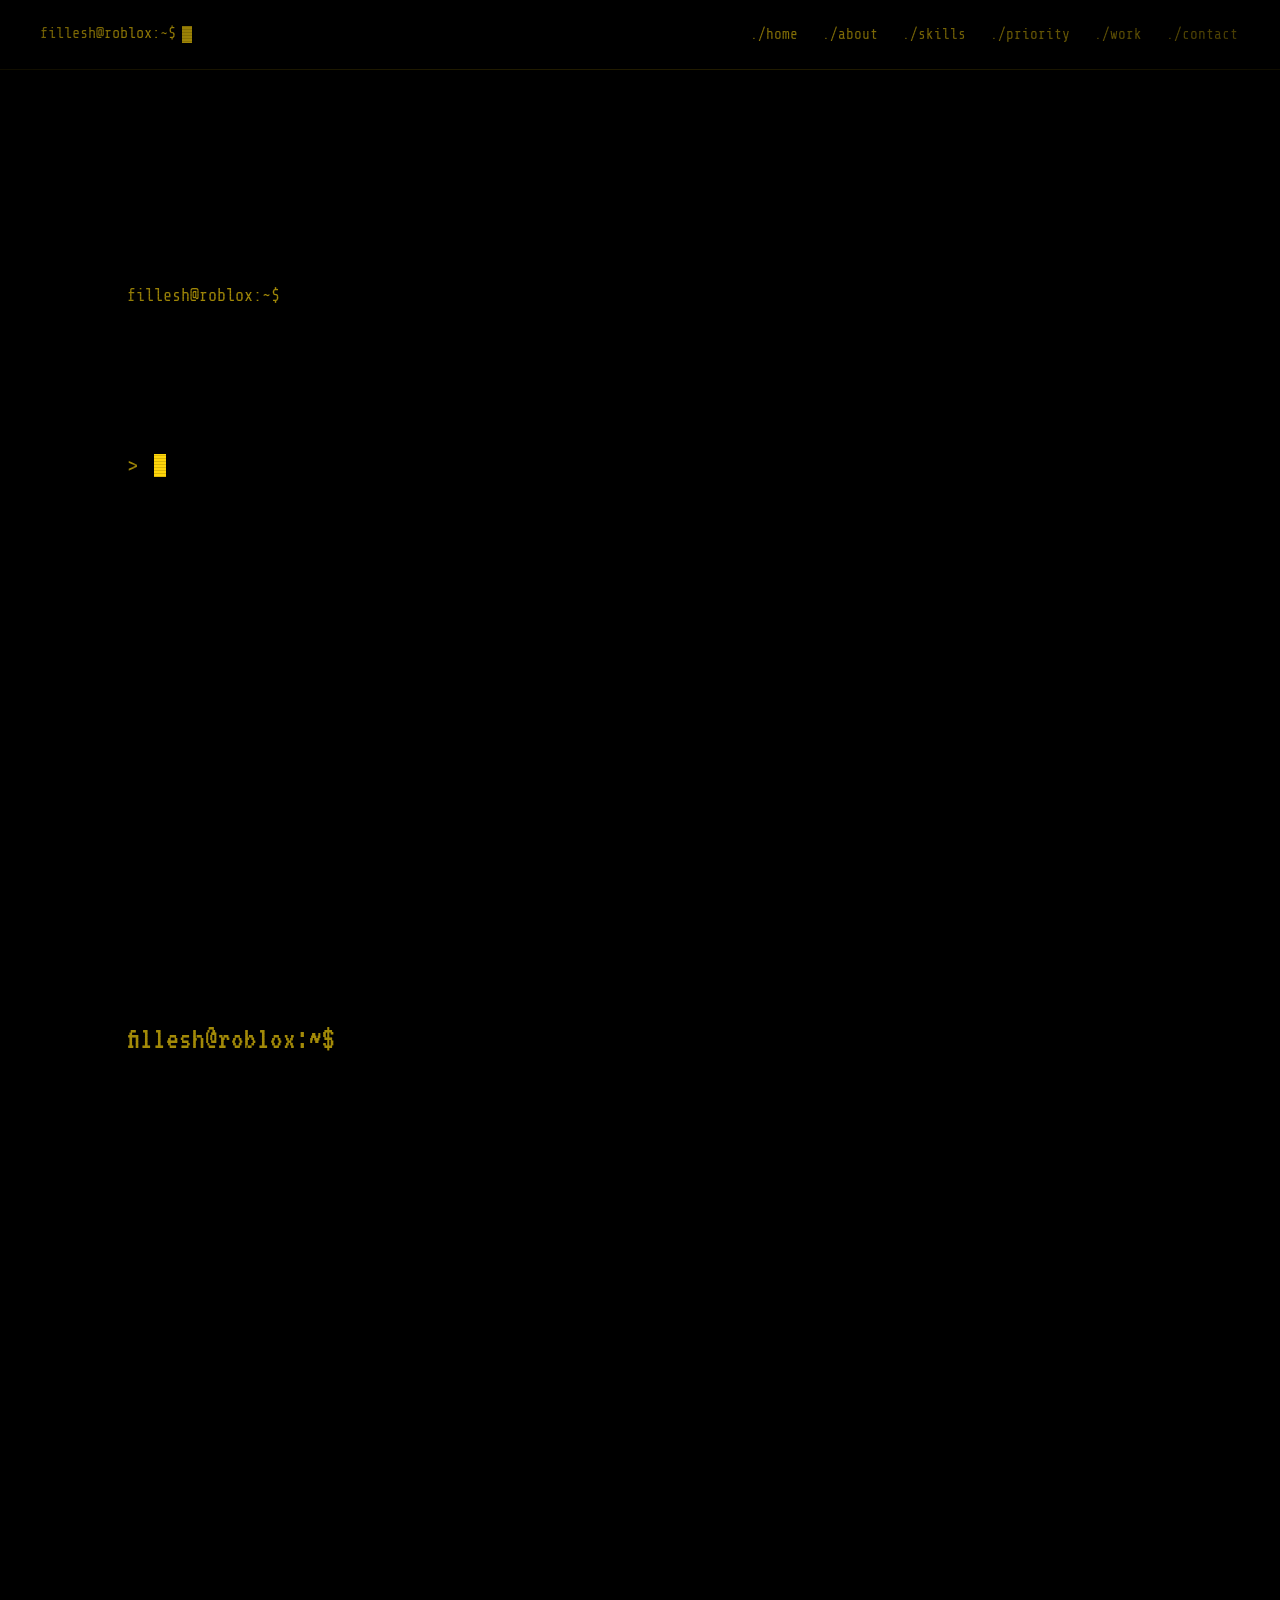
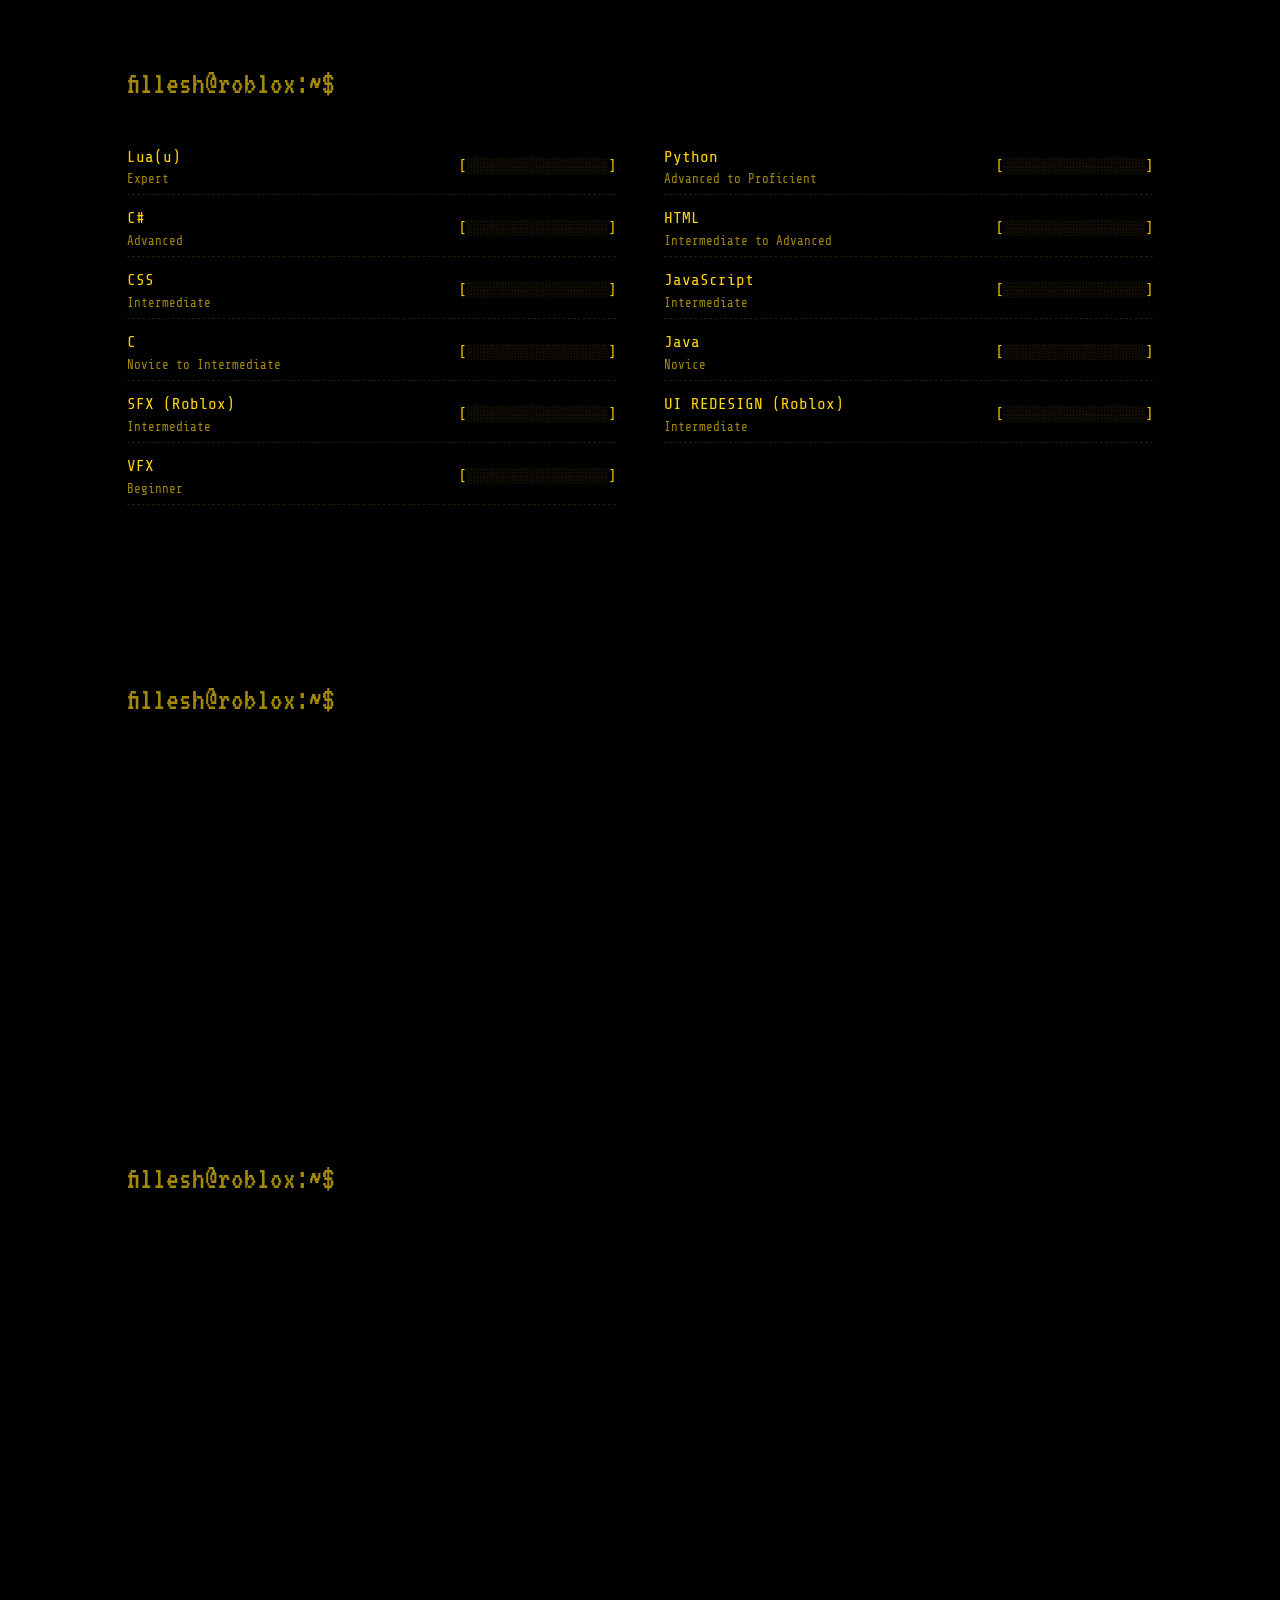
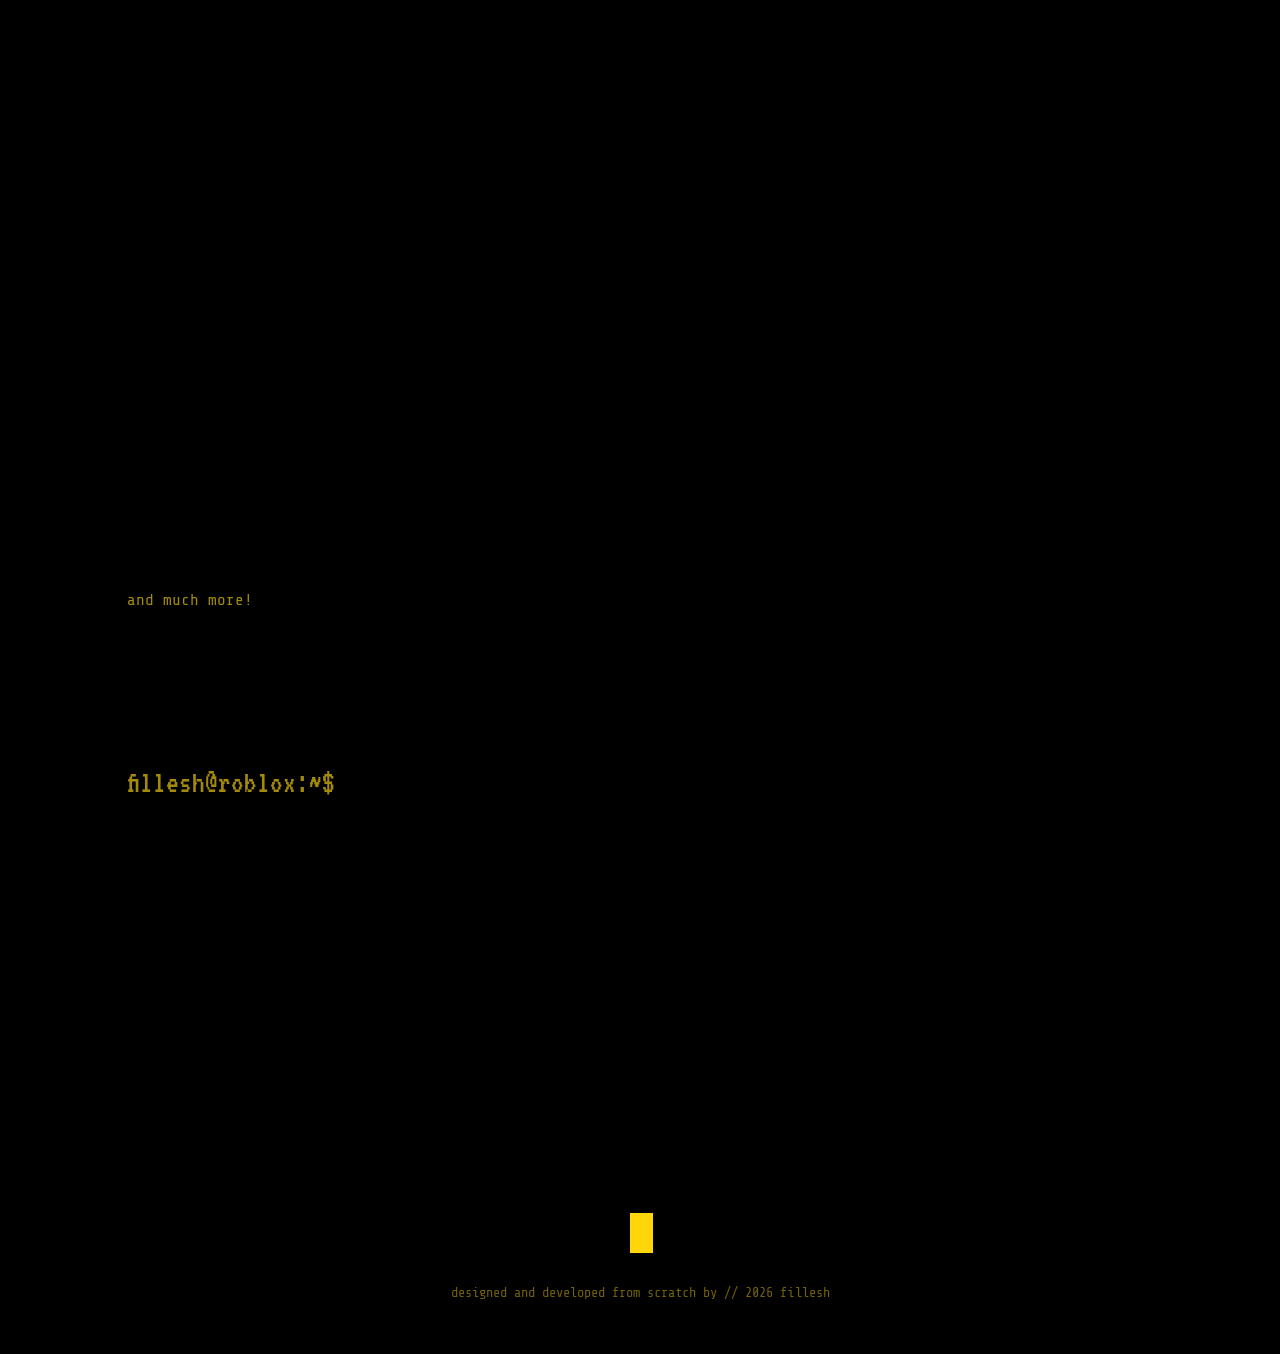
==== index.html @ eb0eb97b "i dont want intro no more ye" ====
<!DOCTYPE html>
<html lang="en">
<head>
<meta charset="utf-8">
<meta name="viewport" content="width=device-width, initial-scale=1">
<meta name="theme-color" content="#000000">
<title>Fillesh Portfolio</title>
<link rel="icon" href="https://i.pinimg.com/736x/f7/1d/f9/f71df979342931a4154b9dd48fca8c9d.jpg">
<link rel="preconnect" href="https://fonts.googleapis.com">
<link rel="preconnect" href="https://fonts.gstatic.com" crossorigin>
<link href="https://fonts.googleapis.com/css2?family=Share+Tech+Mono&family=VT323&display=swap" rel="stylesheet">
<link rel="stylesheet" href="style.css">
</head>

<body>

<canvas id="rn" aria-hidden="true"></canvas>
<div class="crt" aria-hidden="true"></div>

<header class="top">
  <a href="#home" class="brand" aria-label="Home"><span id="bp"></span><i class="blk"></i></a>
  <nav id="nv" aria-label="Sections"></nav>
</header>

<main>

<section id="home" class="hero">
  <div class="wrap">
    <div class="hero-text">
      <p class="prompt"><span class="ps1" id="hp"></span> <span id="cmd"></span></p>
      <h1 class="name glitch" id="name"></h1>
      <p class="role"><span class="ps1">&gt;</span> <span id="role" class="cyc"></span></p>
      <p class="lead" id="lead" data-t=""></p>
      <div class="cta reveal" id="cta">
        <a class="btn" href="#work">./view_work</a>
        <a class="btn alt" href="#contact">./contact_me</a>
      </div>
    </div>

    <figure class="frame reveal" id="hf">
      <span class="corner tl"></span><span class="corner tr"></span>
      <span class="corner bl"></span><span class="corner br"></span>
      <div class="term">
        <div class="term-bar"><i></i><i></i><i></i><span>visits.live</span></div>
        <div class="term-body">
          <div class="cl">total visits contributed</div>
          <div class="cn" id="cn">0</div>
          <div class="cr"><span class="cl">Last sync</span><span id="ct">--:--:--</span></div>
          <div class="spk" id="sp" aria-hidden="true"></div>
        </div>
        <div class="scan"></div>
      </div>
      <figcaption><span id="sj"></span><span class="rec">LIVE</span></figcaption>
    </figure>
  </div>
</section>

<section id="about" data-seq>
  <div class="wrap">
    <h2 class="sec-title"><span class="ps1 ps"></span><span data-t="cd ./about"></span></h2>
    <div class="about-grid">
      <aside class="idcard reveal">
        <div class="glyph" aria-hidden="true"><img src="https://www.image2url.com/r2/default/images/1790268207060-bc5c631f-6791-4a10-b1d1-f6028fec5147.jpg" alt="" style="width:100%;height:100%;object-fit:cover"></div>
        <dl id="il"></dl>
      </aside>
      <div class="term reveal" style="--d:.15s">
        <div class="term-bar"><i></i><i></i><i></i><span>about.txt</span></div>
        <div class="term-body about-lines" id="al"></div>
      </div>
    </div>
  </div>
</section>

<section id="skills" data-seq>
  <div class="wrap">
    <h2 class="sec-title"><span class="ps1 ps"></span><span data-t="./skills --list"></span></h2>
    <div class="skills" id="sl"></div>
    <p class="also" id="also"></p>
  </div>
</section>

<section id="priority" data-seq>
  <div class="wrap">
    <h2 class="sec-title"><span class="ps1 ps"></span><span data-t="tail -n 3 ~/priority.log"></span></h2>
    <div class="logs" id="fl"></div>
  </div>
</section>

<section id="work" data-seq>
  <div class="wrap">
    <h2 class="sec-title"><span class="ps1 ps"></span><span data-t="ls ./work"></span></h2>
    <div class="games" id="gl"></div>
    <p class="more">and much more!</p>
  </div>
</section>

<section id="contact" data-seq>
  <div class="wrap">
    <h2 class="sec-title"><span class="ps1 ps"></span><span data-t="./connect --secure"></span></h2>
    <div class="contact-grid">
      <ul class="links reveal" id="ln"></ul>

      <div class="term reveal" id="tm" style="--d:.15s">
        <div class="term-bar"><i></i><i></i><i></i><span>cmdr</span></div>
        <div class="term-body">
          <div id="to">
            <div class="tline" data-t="Connection established. Type 'help' to list commands."></div>
          </div>
          <label class="tin-row">
            <span class="ps1" id="tp"></span>
            <input id="ti" type="text" autocomplete="off" autocapitalize="off" autocorrect="off" spellcheck="false" aria-label="Terminal input">
          </label>
        </div>
      </div>
    </div>
  </div>
</section>

</main>

<footer>
  <div class="wrap">
    <span class="quote cyc" id="qt"></span>
    <div class="end" id="ed"></div>
  </div>
</footer>

<script src="script.js"></script>
</body>
</html>
---- style.css ----
:root{
  --bg:#000;
  --y:#ffd60a;
  --yh:#fff3a0;
  --yd:#a38a08;
  --yf:rgba(255,214,10,.14);
  --mono:'Share Tech Mono','Courier New',monospace;
  --px:'VT323','Share Tech Mono','Courier New',monospace;
}

*{box-sizing:border-box;margin:0;padding:0}
html{scroll-behavior:smooth;scroll-padding-top:70px}
body{
  background:var(--bg);
  color:var(--y);
  font-family:var(--mono);
  font-size:16px;
  line-height:1.7;
  overflow-x:hidden;
  -webkit-font-smoothing:antialiased;
}
::selection{background:var(--y);color:#000}
a{color:inherit;text-decoration:none}
:focus-visible{outline:2px dashed var(--y);outline-offset:3px}

::-webkit-scrollbar{width:10px;height:10px}
::-webkit-scrollbar-track{background:#000}
::-webkit-scrollbar-thumb{background:var(--yd);border:2px solid #000}
::-webkit-scrollbar-thumb:hover{background:var(--y)}
*{scrollbar-color:var(--yd) #000;scrollbar-width:thin}

#rn{position:fixed;inset:0;width:100%;height:100%;z-index:0;opacity:.09;pointer-events:none}

.crt{position:fixed;inset:0;z-index:9990;pointer-events:none}
.crt::before{
  content:'';position:absolute;inset:0;
  background:repeating-linear-gradient(to bottom,rgba(0,0,0,0) 0,rgba(0,0,0,0) 2px,rgba(0,0,0,.28) 3px);
}
.crt::after{
  content:'';position:absolute;inset:0;
  background:radial-gradient(ellipse at center,rgba(0,0,0,0) 55%,rgba(0,0,0,.65) 100%);
  animation:flk 6s infinite steps(1);
}
@keyframes flk{
  0%,100%{opacity:1}
  47%{opacity:1}48%{opacity:.82}49%{opacity:1}
  83%{opacity:.9}84%{opacity:1}
}

main,header.top,footer{position:relative;z-index:2}

[data-t]{white-space:pre-wrap}
[data-t].pending{visibility:hidden}
.ghost{visibility:hidden}
.caret{display:inline-block;width:0;position:relative}
.caret::after{
  content:'';position:absolute;left:1px;top:.18em;width:.58em;height:1.1em;
  background:var(--y);animation:blink 1s steps(1) infinite;
}
.cyc::after{
  content:'';display:inline-block;width:.58em;height:1.05em;background:var(--y);
  vertical-align:-.16em;margin-left:3px;animation:blink 1s steps(1) infinite;
}
@keyframes blink{50%{opacity:0}}

.ps1{color:var(--yd)}

header.top {
  position: fixed;
  top: 0;
  left: 0;
  right: 0;
  z-index: 100;
  display: flex;
  justify-content: space-between;
  align-items: center;
  width: 100%;
  box-sizing: border-box;
  padding: 20px 40px;
  background: rgba(0,0,0,.82);
  backdrop-filter: blur(6px);
  -webkit-backdrop-filter: blur(6px);
  border-bottom: 1px solid var(--yf);
}
.brand{display:flex;align-items:center;gap:.4rem;font-size:.95rem;white-space:nowrap}
.brand .blk{display:inline-block;width:.6em;height:1.1em;background:var(--y);animation:blink 1s steps(1) infinite}
nav{display:flex;gap:.2rem 1.2rem;flex-wrap:wrap;justify-content:flex-end;font-size:.9rem}
nav a{color:var(--yd);padding:.1rem .15rem;border-bottom:1px solid transparent;transition:color .2s,border-color .2s}
nav a:hover,nav a.on{color:var(--y);border-color:var(--y)}

.wrap{width:min(1180px,100%);margin:0 auto;padding:0 6vw}
section{padding:110px 0 30px}
.sec-title{
  font-family:var(--px);font-weight:400;
  font-size:clamp(1.9rem,4.5vw,2.8rem);line-height:1.1;
  margin-bottom:2rem;
}
.sec-title .ps1{font-size:.7em;margin-right:.35em}

.reveal{
  opacity:0;transform:translateY(22px);filter:blur(5px);
  transition:opacity .9s ease,transform .9s ease,filter .9s ease;
  transition-delay:var(--d,0s);
}
.reveal.in{opacity:1;transform:none;filter:none}

.hero{min-height:100vh;display:flex;align-items:center;padding:110px 0 60px}
.hero .wrap{display:grid;grid-template-columns:1.15fr .85fr;gap:4rem;align-items:center}
.hero-text .prompt{font-size:1.05rem;min-height:1.7em}
h1.name{
  font-family:var(--px);font-weight:400;
  font-size:clamp(3.4rem,10vw,7.4rem);line-height:.92;
  margin:.6rem 0 1.2rem;letter-spacing:.02em;
  opacity:0;
  text-shadow:0 0 22px rgba(255,214,10,.35);
}
h1.name.show{animation:fin 1.1s linear forwards}
@keyframes fin{
  0%{opacity:0}8%{opacity:1}14%{opacity:.05}24%{opacity:1}
  34%{opacity:.25}48%{opacity:1}56%{opacity:.6}68%,100%{opacity:1}
}
.glitch{position:relative;display:inline-block}
.glitch::before,.glitch::after{
  content:attr(data-text);position:absolute;inset:0;pointer-events:none;
}
.glitch::before{color:var(--yh);animation:g1 4.2s infinite linear;clip-path:inset(0 0 100% 0)}
.glitch::after{color:#8a7405;animation:g2 5.1s infinite linear;clip-path:inset(0 0 100% 0)}
@keyframes g1{
  0%,86%{clip-path:inset(0 0 100% 0);transform:none}
  87%{clip-path:inset(12% 0 62% 0);transform:translate(-6px,0)}
  89%{clip-path:inset(52% 0 22% 0);transform:translate(5px,0)}
  91%{clip-path:inset(78% 0 4% 0);transform:translate(-4px,0)}
  93%,100%{clip-path:inset(0 0 100% 0);transform:none}
}
@keyframes g2{
  0%,71%{clip-path:inset(0 0 100% 0);transform:none}
  72%{clip-path:inset(30% 0 48% 0);transform:translate(7px,0)}
  74%{clip-path:inset(64% 0 10% 0);transform:translate(-5px,0)}
  76%,100%{clip-path:inset(0 0 100% 0);transform:none}
}
.role{font-size:clamp(1.05rem,2.2vw,1.35rem);min-height:1.7em;margin-bottom:1.4rem}
.lead{max-width:56ch;color:var(--yh);opacity:.9;margin-bottom:2rem;min-height:5.2em}
.cta{display:flex;gap:1rem;flex-wrap:wrap}

.btn{
  display:inline-block;padding:.55rem 1.1rem;border:1px solid var(--y);
  font-family:inherit;font-size:.95rem;color:var(--y);background:transparent;cursor:pointer;
  transition:background .18s,color .18s,box-shadow .18s;
}
.btn:hover{background:var(--y);color:#000;box-shadow:0 0 18px rgba(255,214,10,.45)}

.frame{position:relative;width:min(100%,440px);justify-self:end}
.frame .term{position:relative;overflow:hidden}
.frame .scan{
  position:absolute;left:0;right:0;height:22%;top:-25%;z-index:3;pointer-events:none;
  background:linear-gradient(to bottom,rgba(255,243,160,0),rgba(255,243,160,.16),rgba(255,243,160,0));
  animation:scn 5.5s linear infinite;
}
@keyframes scn{to{top:105%}}
.corner{position:absolute;width:22px;height:22px;border:2px solid var(--y);z-index:4}
.corner.tl{top:-8px;left:-8px;border-right:0;border-bottom:0}
.corner.tr{top:-8px;right:-8px;border-left:0;border-bottom:0}
.corner.bl{bottom:34px;left:-8px;border-right:0;border-top:0}
.corner.br{bottom:34px;right:-8px;border-left:0;border-top:0}
.frame figcaption{display:flex;justify-content:space-between;gap:1rem;margin-top:.7rem;font-size:.78rem;color:var(--yd)}
.rec{color:var(--y)}
.rec::before{content:'●';margin-right:.4em;animation:blink 1.2s steps(1) infinite}

.term{border:1px solid var(--yd);background:rgba(0,0,0,.72)}
.term-bar{
  display:flex;align-items:center;gap:.5rem;padding:.4rem .8rem;
  border-bottom:1px solid var(--yf);font-size:.78rem;color:var(--yd);
}
.term-bar i{width:9px;height:9px;border:1px solid var(--yd);display:inline-block}
.term-bar span{margin-left:.6rem}
.term-body{padding:1.2rem 1.3rem}

.cl{font-size:.78rem;color:var(--yd)}
.cn{
  font-family:var(--px);font-size:clamp(2.6rem,7.5vw,4rem);line-height:1;
  margin:.3rem 0 .9rem;color:var(--yh);white-space:nowrap;
  text-shadow:0 0 18px rgba(255,214,10,.4);
  transition:color .25s,text-shadow .25s;
}
.cn.up{color:#fff;text-shadow:0 0 26px rgba(255,214,10,.85)}
.cr{display:flex;justify-content:space-between;gap:1rem;font-size:.9rem;border-top:1px dashed var(--yf);padding:.35rem 0}
.spk{margin-top:.5rem;font-size:1rem;letter-spacing:.05em;white-space:pre;overflow:hidden}

.about-grid{display:grid;grid-template-columns:230px 1fr;gap:2.5rem;align-items:start}
.idcard{border:1px solid var(--yd);padding:.8rem;background:rgba(0,0,0,.7)}
.glyph{
  aspect-ratio:1;background:var(--y);color:#000;
  display:flex;align-items:center;justify-content:center;
  font-family:var(--px);font-size:5.5rem;line-height:1;
}
.idcard dl{margin-top:.8rem;font-size:.8rem;line-height:1.55}
.idcard dt{color:var(--yd)}
.idcard dd{margin-bottom:.35rem}
.about-lines p{margin-bottom:.9rem;max-width:70ch}
.about-lines p:last-child{margin-bottom:0}
.about-lines .ps1{margin-right:.5em}

.skills{display:grid;grid-template-columns:1fr 1fr;gap:.2rem 3rem}
.skill{display:flex;justify-content:space-between;align-items:center;gap:1rem;padding:.45rem 0;border-bottom:1px dashed var(--yf)}
.sn{display:block}
.lv{display:block;font-size:.78rem;color:var(--yd);line-height:1.3}
.bar{white-space:pre;font-size:.92rem;flex:none}
.bar b{font-weight:400;color:var(--y)}
.bar s{text-decoration:none;color:#4a3f04}
.also{margin-top:1.6rem;color:var(--yd);font-size:.9rem;max-width:70ch}

.games{display:grid;grid-template-columns:repeat(auto-fill,minmax(290px,1fr));gap:1rem}
.card{
  display:grid;grid-template-columns:56px 1fr;gap:1rem;align-items:start;
  border:1px solid var(--yf);padding:1rem;background:rgba(0,0,0,.65);
  transition:opacity .9s ease var(--d,0s),transform .9s ease var(--d,0s),filter .9s ease var(--d,0s),border-color .25s,box-shadow .25s;
}
.card:hover{border-color:var(--y);box-shadow:0 0 26px rgba(255,214,10,.16)}
.mono{
  width:56px;height:56px;background:var(--y);color:#000;
  font-family:var(--px);font-size:2rem;line-height:56px;text-align:center;
}
.card h3{font-family:var(--px);font-weight:400;font-size:1.5rem;line-height:1.1;margin-bottom:.2rem;word-break:break-word}
.card h3 a{border-bottom:1px solid transparent}
.card h3 a:hover{border-color:var(--y)}
.card p{font-size:.85rem;color:var(--yh);opacity:.85;margin-bottom:.5rem}
.card p em{font-style:normal;color:var(--yd)}
.tags{display:flex;flex-wrap:wrap;gap:.3rem .8rem;font-size:.78rem;color:var(--yd)}
.tags span::before{content:'#'}
.more{margin-top:1.4rem;color:var(--yd)}

.logs{display:flex;flex-direction:column}
.log{display:grid;grid-template-columns:130px 1fr;gap:1.5rem;padding:1rem 0;border-bottom:1px dashed var(--yf)}
.log time{color:var(--yd)}
.log h3{font-weight:400;font-size:1.05rem}
.log h3 a{border-bottom:1px solid var(--yd)}
.log h3 a:hover{border-color:var(--y)}
.log h3 em{font-style:normal;color:var(--yd)}
.log p{font-size:.9rem;opacity:.85;max-width:68ch}

.contact-grid{display:grid;grid-template-columns:1fr 1.1fr;gap:2.5rem;align-items:start}
.links{list-style:none;font-size:.95rem}
.links li{display:flex;gap:.8rem;padding:.35rem 0;align-items:baseline}
.links .k{color:var(--yd);min-width:9ch}
.links a{border-bottom:1px solid var(--yd);word-break:break-all;transition:border-color .2s,background .2s,color .2s}
.links a:hover{background:var(--y);color:#000;border-color:var(--y)}
#to{max-height:280px;min-height:150px;overflow-y:auto;font-size:.9rem}
.tline{white-space:pre-wrap;min-height:1.7em;word-break:break-word}
.tline.echo{color:var(--yh)}
.tline.err{color:var(--yd)}
.tin-row{display:flex;gap:.6rem;align-items:center;margin-top:.3rem}
#ti{
  flex:1;min-width:0;background:transparent;border:0;outline:0;
  color:var(--yh);font:inherit;font-size:16px;caret-color:var(--y);
}
.term:focus-within{border-color:var(--y);box-shadow:0 0 22px rgba(255,214,10,.14)}

footer{padding:80px 0 50px;text-align:center;color:var(--yd);font-size:.85rem}
footer .quote{display:block;color:var(--y);font-family:var(--px);font-size:clamp(1.6rem,4vw,2.4rem);min-height:1.4em;margin-bottom:.8rem}
footer .end{opacity:.7}

@media (max-width:900px){
  .hero .wrap{grid-template-columns:1fr;gap:3rem}
  .frame{justify-self:start;width:min(100%,380px)}
  .about-grid,.contact-grid{grid-template-columns:1fr}
  .idcard{max-width:260px}
  .skills{grid-template-columns:1fr}
}
@media (max-width:620px){
  header.top{flex-direction:column;align-items:flex-start;gap:.3rem;padding:.6rem 5vw}
  nav{justify-content:flex-start;font-size:.82rem;gap:.1rem .9rem}
  html{scroll-padding-top:100px}
  .hero{padding-top:130px}
  .log{grid-template-columns:1fr;gap:.1rem}
  section{padding-top:90px}
}

@media (prefers-reduced-motion:reduce){
  *,*::before,*::after{animation:none!important;transition:none!important}
  .reveal{opacity:1;transform:none;filter:none}
  h1.name{opacity:1}
  html{scroll-behavior:auto}
}
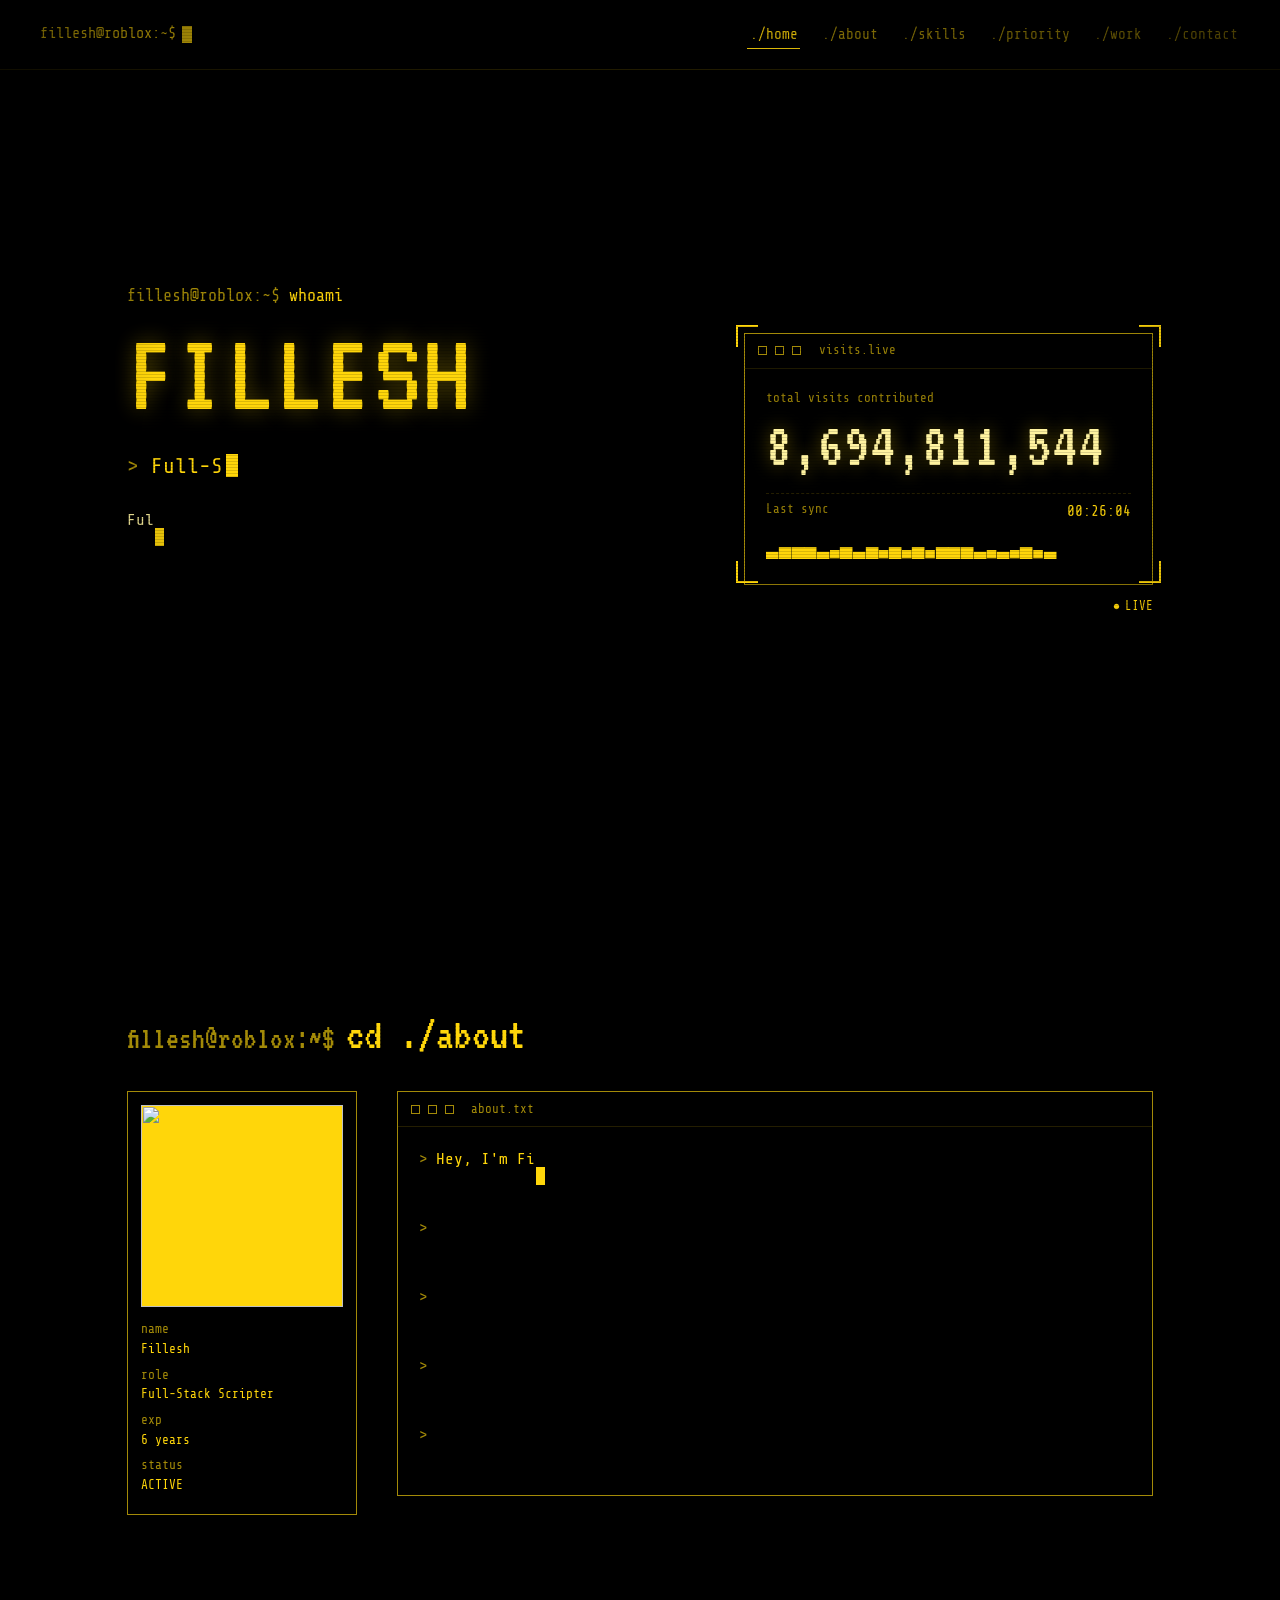
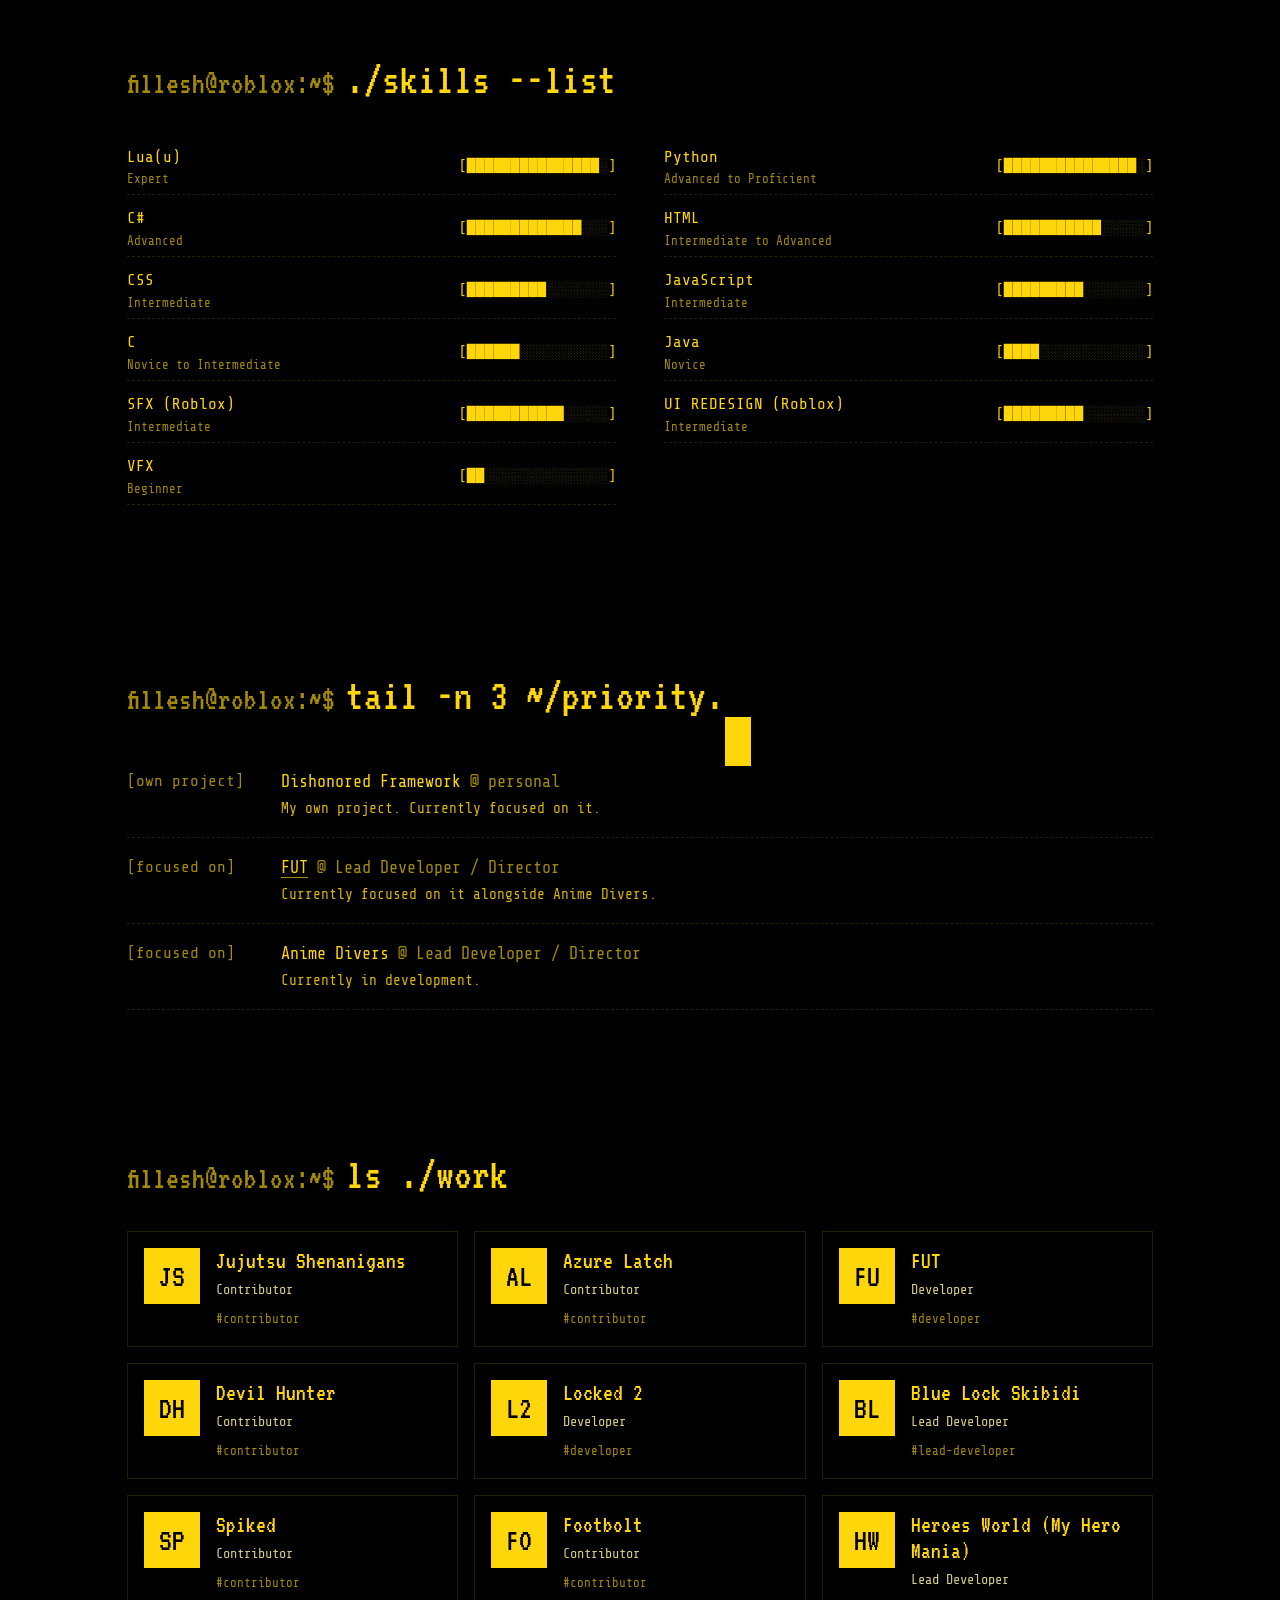
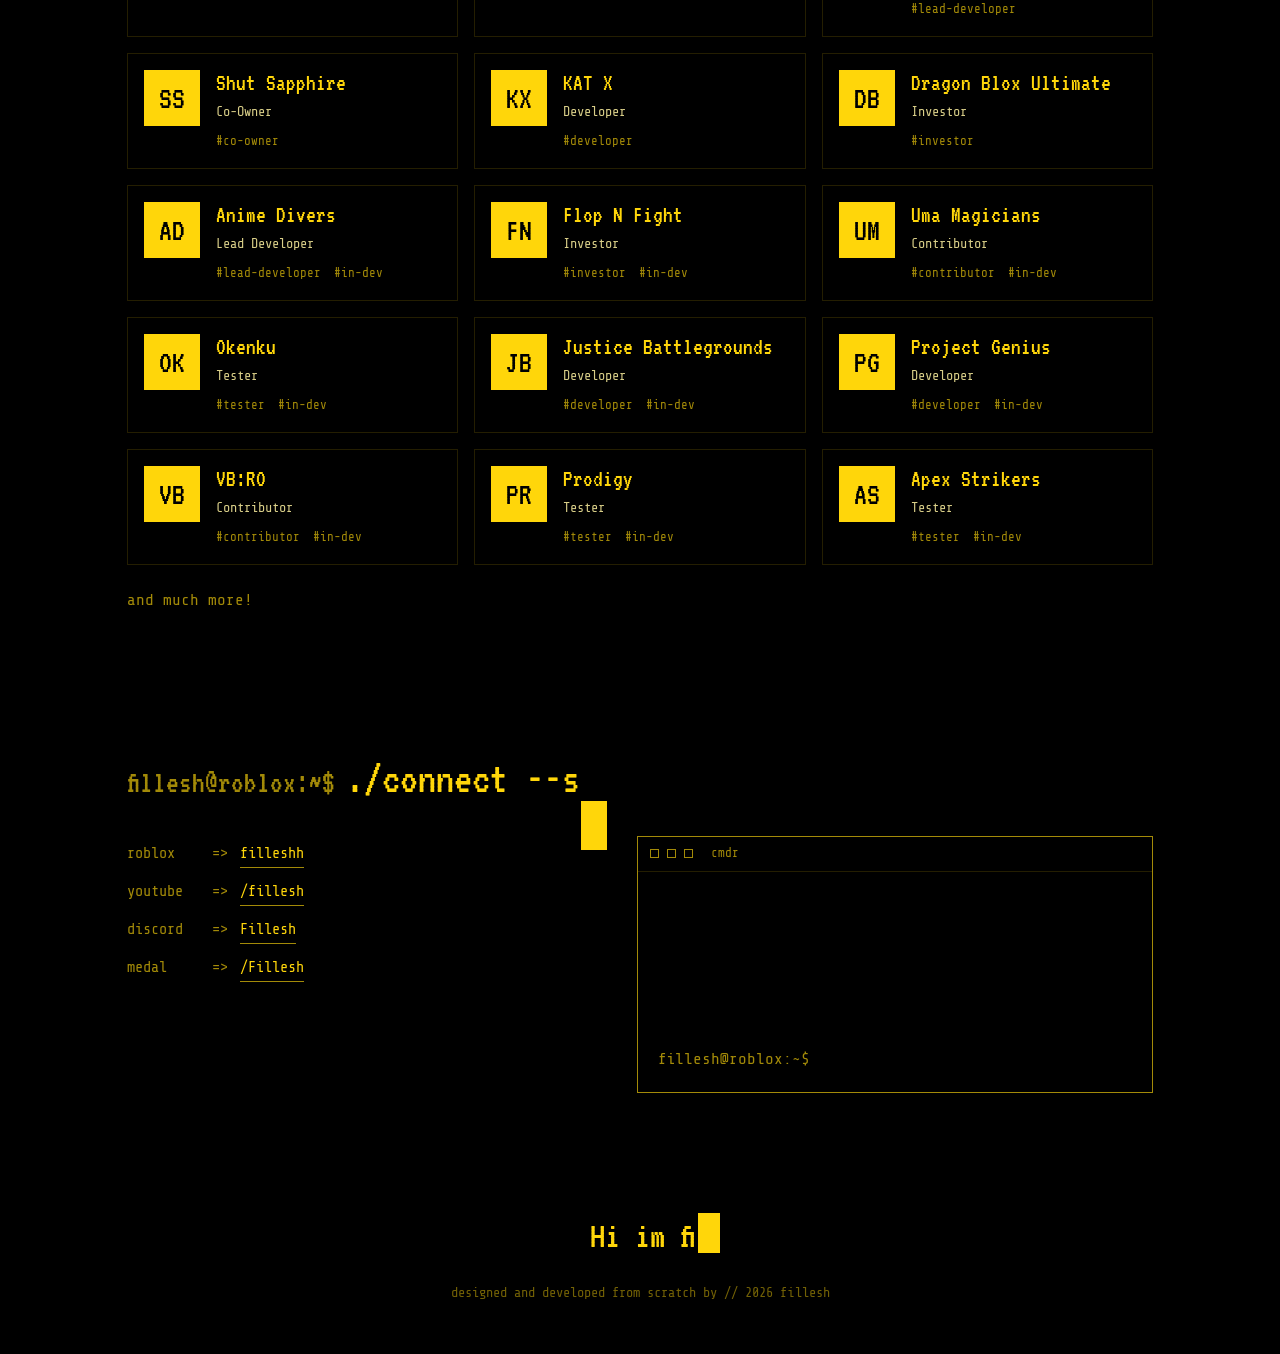
==== commit d75821bf: "Feedback changessss" ====
--- a/index.html
+++ b/index.html
@@ -104,7 +104,7 @@
         <div class="term-bar"><i></i><i></i><i></i><span>cmdr</span></div>
         <div class="term-body">
           <div id="to">
-            <div class="tline" data-t="Connection established. Type 'help' to list commands."></div>
+            <div class="tline" data-t="Type 'help' to list commands."></div>
           </div>
           <label class="tin-row">
             <span class="ps1" id="tp"></span>
--- a/style.css
+++ b/style.css
@@ -256,7 +256,7 @@
 .term:focus-within{border-color:var(--y);box-shadow:0 0 22px rgba(255,214,10,.14)}
 
 footer{padding:80px 0 50px;text-align:center;color:var(--yd);font-size:.85rem}
-footer .quote{display:block;color:var(--y);font-family:var(--px);font-size:clamp(1.6rem,4vw,2.4rem);min-height:1.4em;margin-bottom:.8rem}
+footer .quote{display:block;color:var(--y);font-family:var(--px);font-size:clamp(1.6rem,4vw,2.4rem);min-height:1.4em;margin-bottom:.8rem;transform: translateX(15px)}
 footer .end{opacity:.7}
 
 @media (max-width:900px){
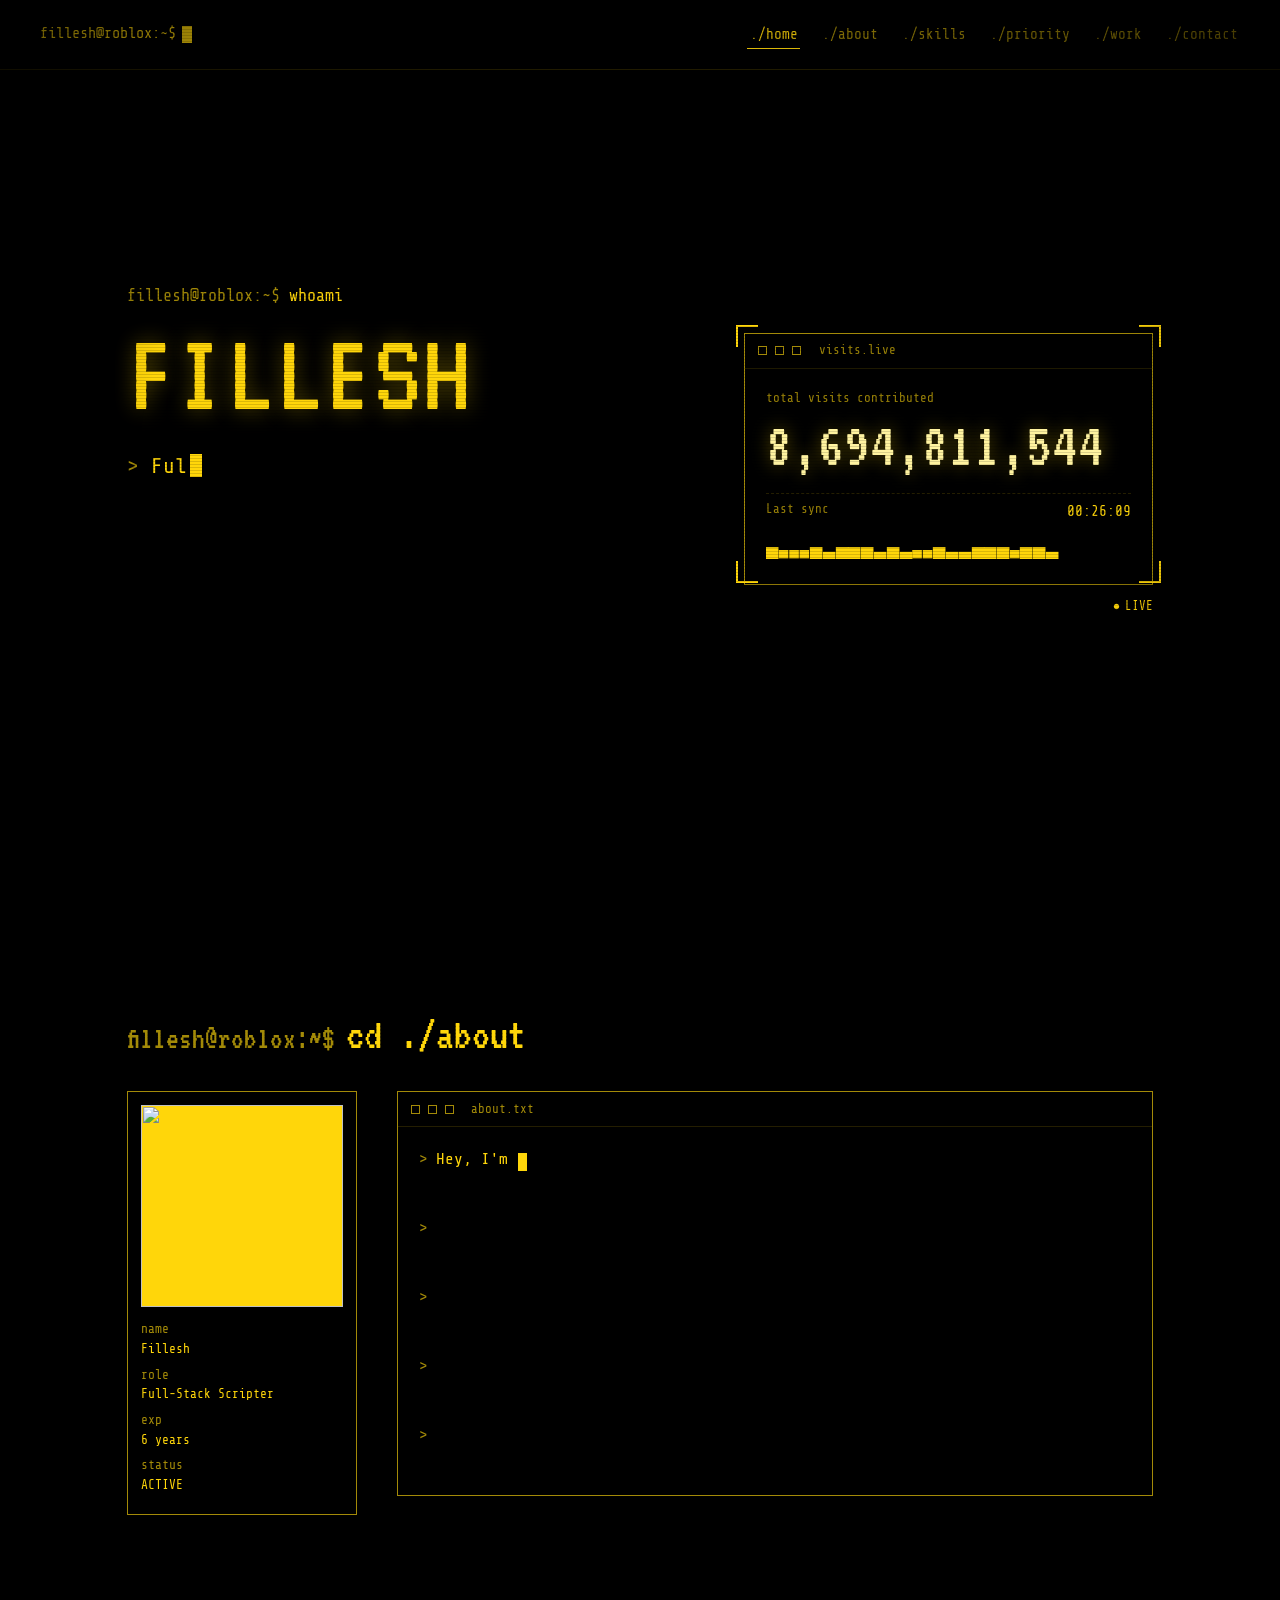
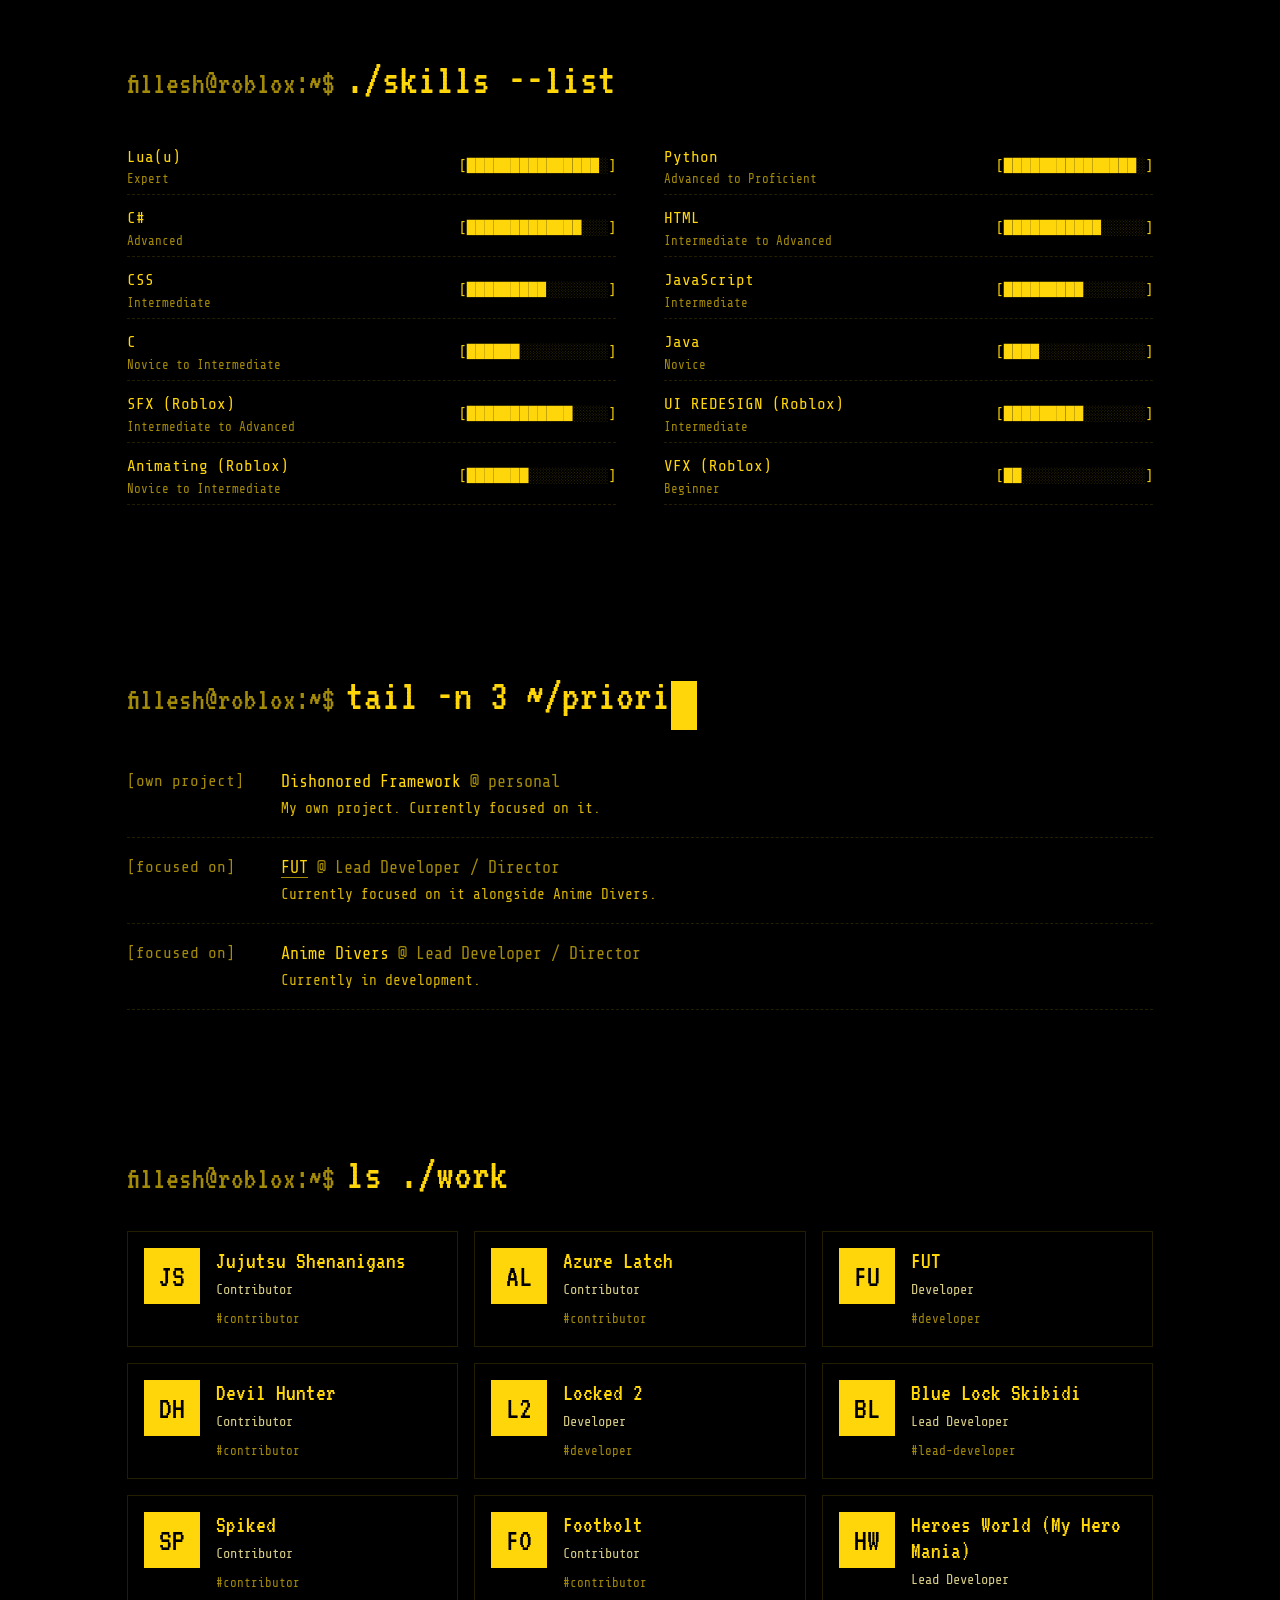
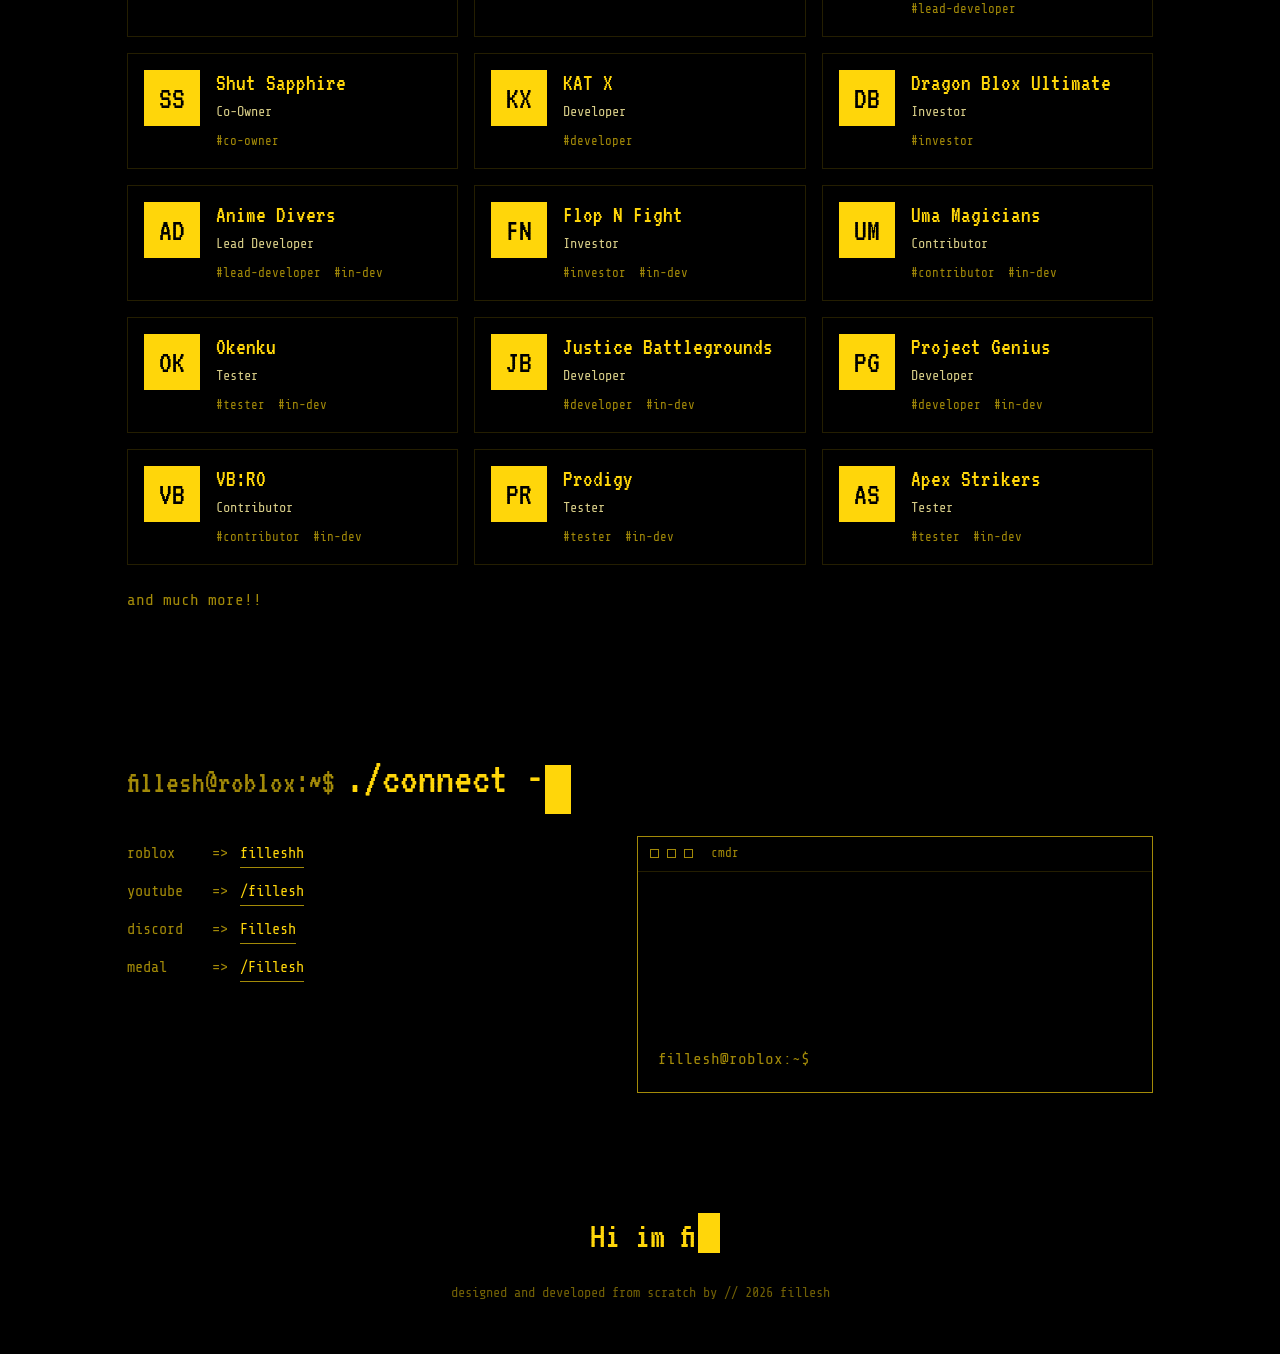
==== commit f44d1049: "most tiny change oat" ====
--- a/index.html
+++ b/index.html
@@ -90,7 +90,7 @@
   <div class="wrap">
     <h2 class="sec-title"><span class="ps1 ps"></span><span data-t="ls ./work"></span></h2>
     <div class="games" id="gl"></div>
-    <p class="more">and much more!</p>
+    <p class="more">and much more!!</p>
   </div>
 </section>
 
--- a/style.css
+++ b/style.css
@@ -52,7 +52,7 @@
 [data-t]{white-space:pre-wrap}
 [data-t].pending{visibility:hidden}
 .ghost{visibility:hidden}
-.caret{display:inline-block;width:0;position:relative}
+.caret{display:inline;position:relative}
 .caret::after{
   content:'';position:absolute;left:1px;top:.18em;width:.58em;height:1.1em;
   background:var(--y);animation:blink 1s steps(1) infinite;
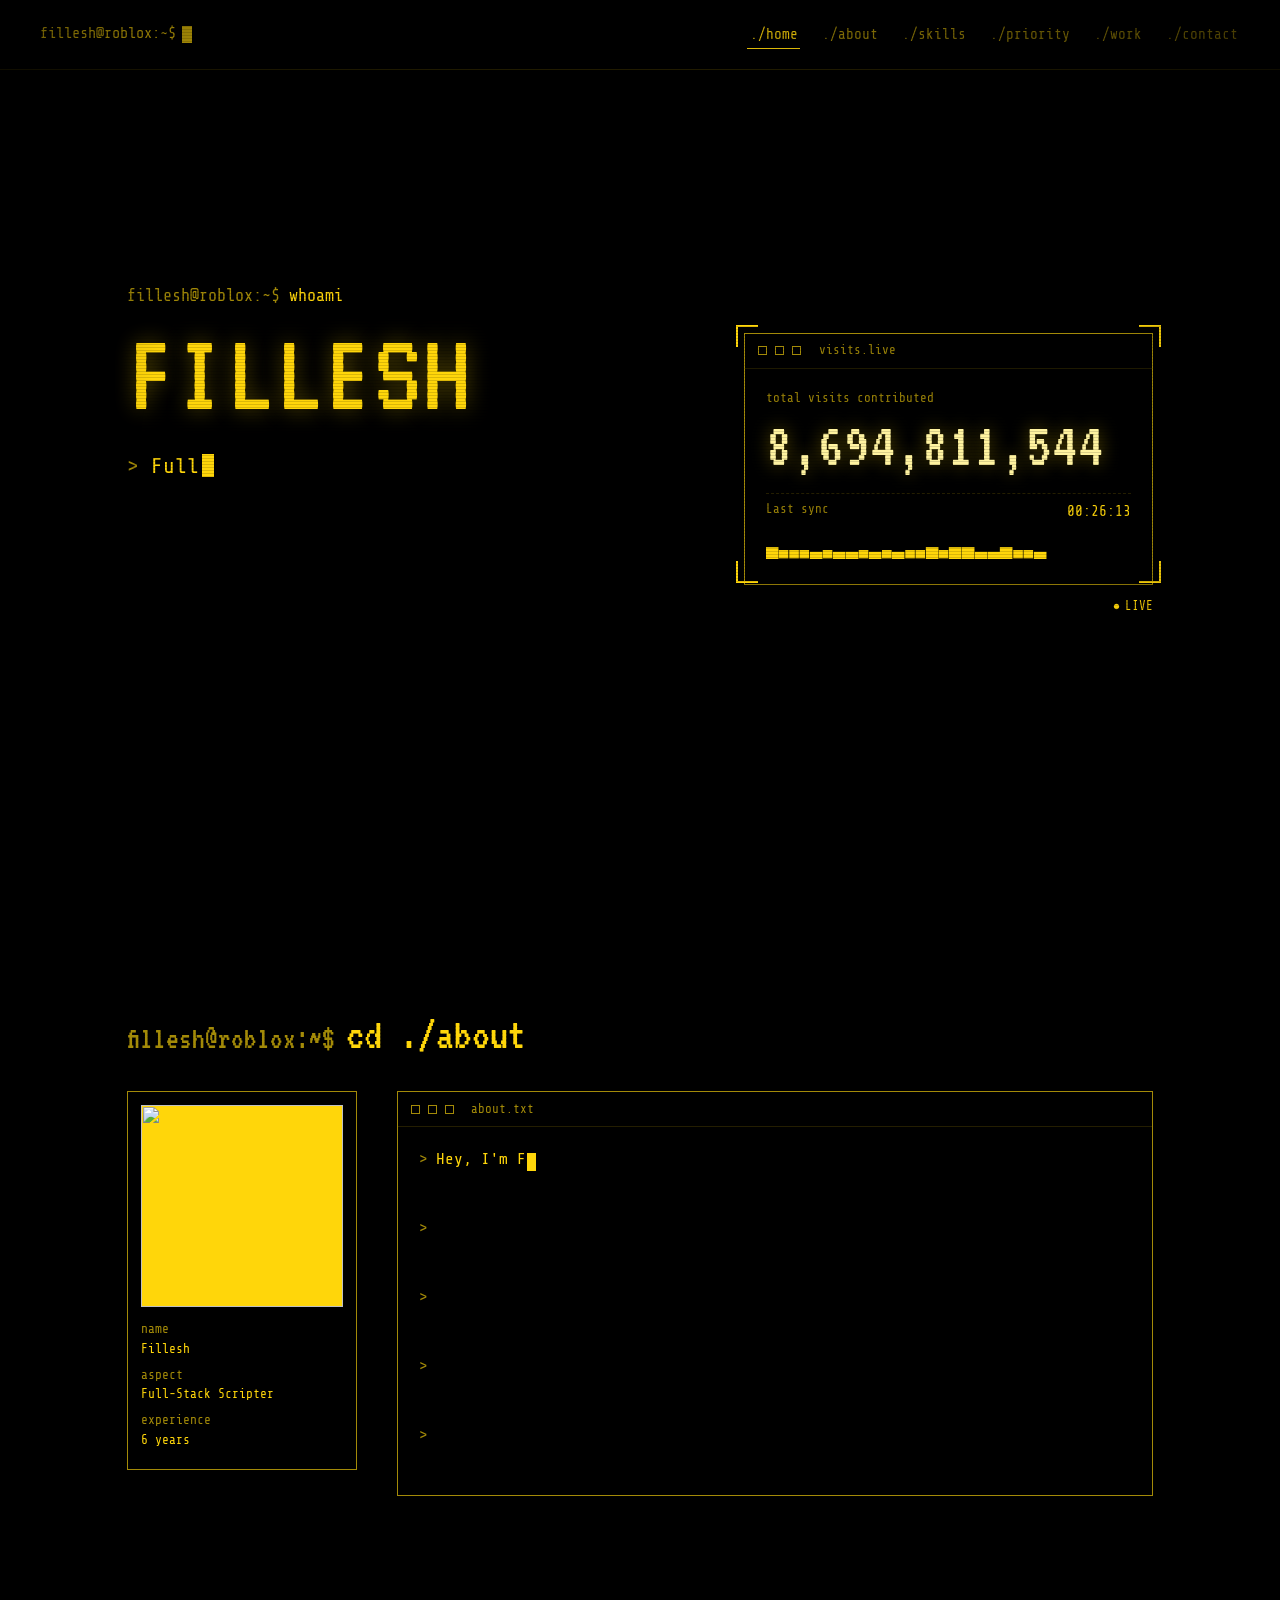
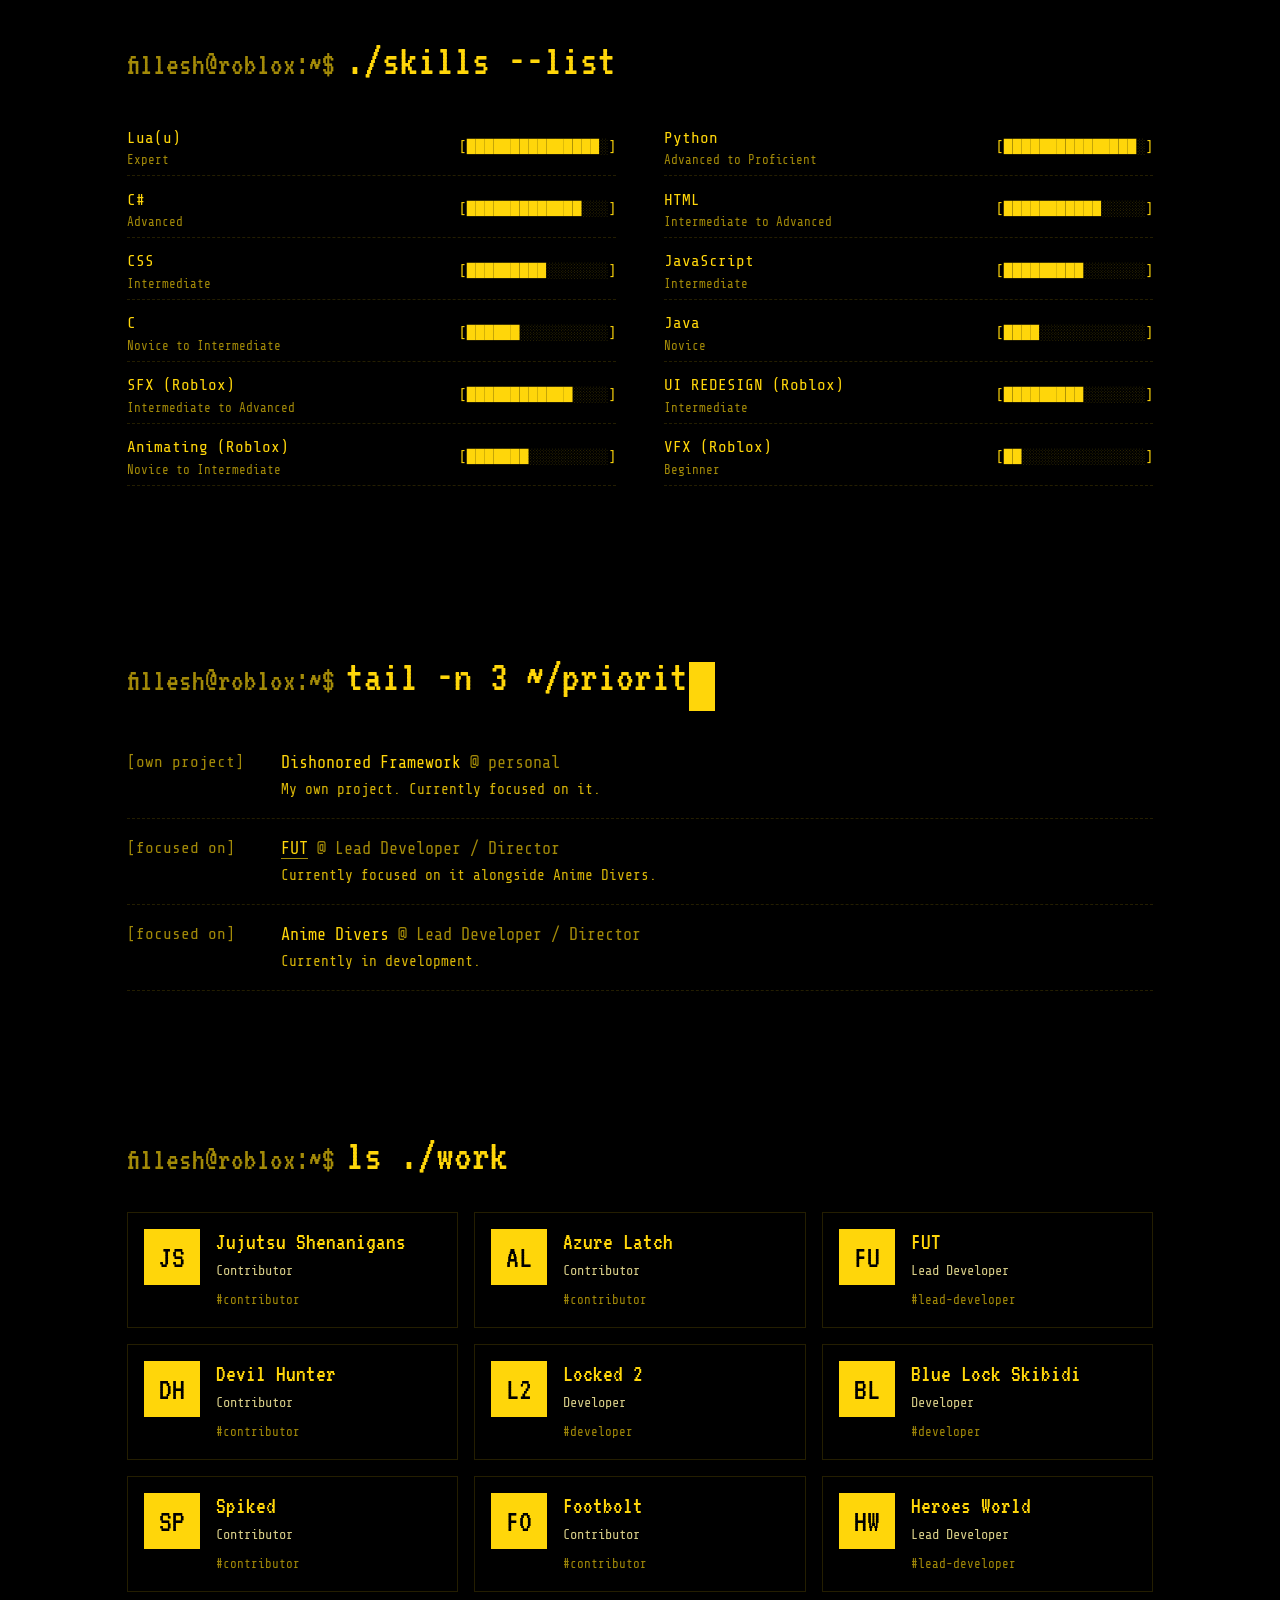
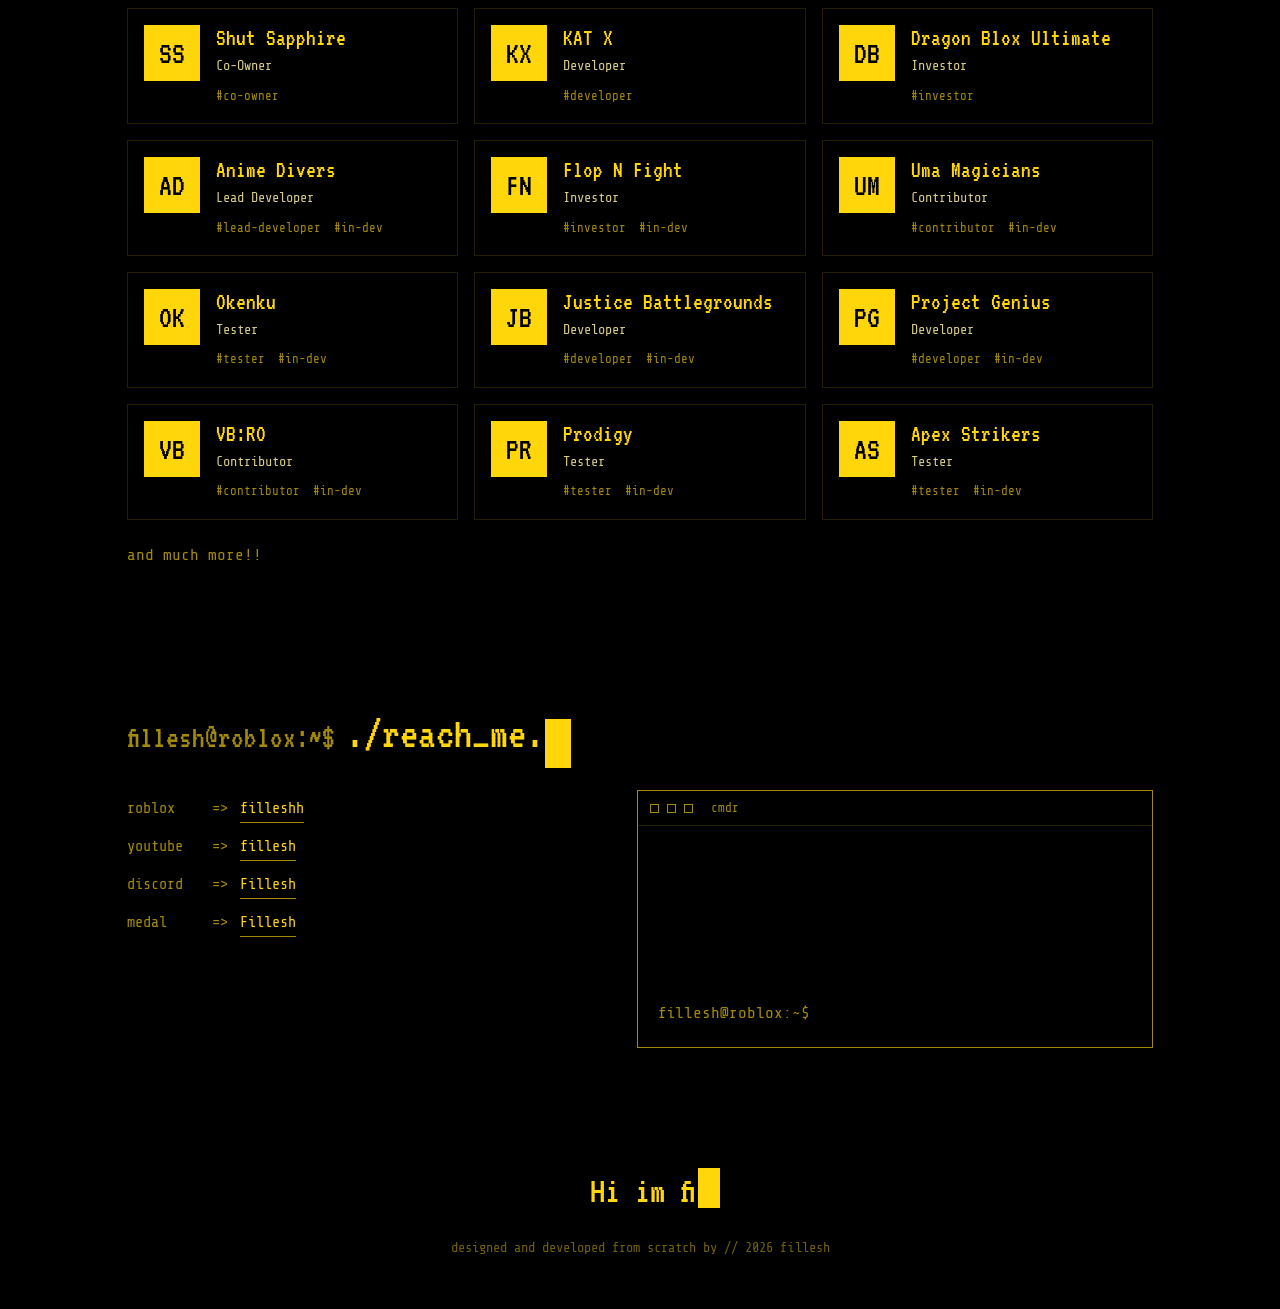
==== commit d9a282bd: "boii where u goin let me reach u" ====
--- a/index.html
+++ b/index.html
@@ -96,7 +96,7 @@
 
 <section id="contact" data-seq>
   <div class="wrap">
-    <h2 class="sec-title"><span class="ps1 ps"></span><span data-t="./connect --secure"></span></h2>
+    <h2 class="sec-title"><span class="ps1 ps"></span><span data-t="./reach_me.sh "></span></h2>
     <div class="contact-grid">
       <ul class="links reveal" id="ln"></ul>
 
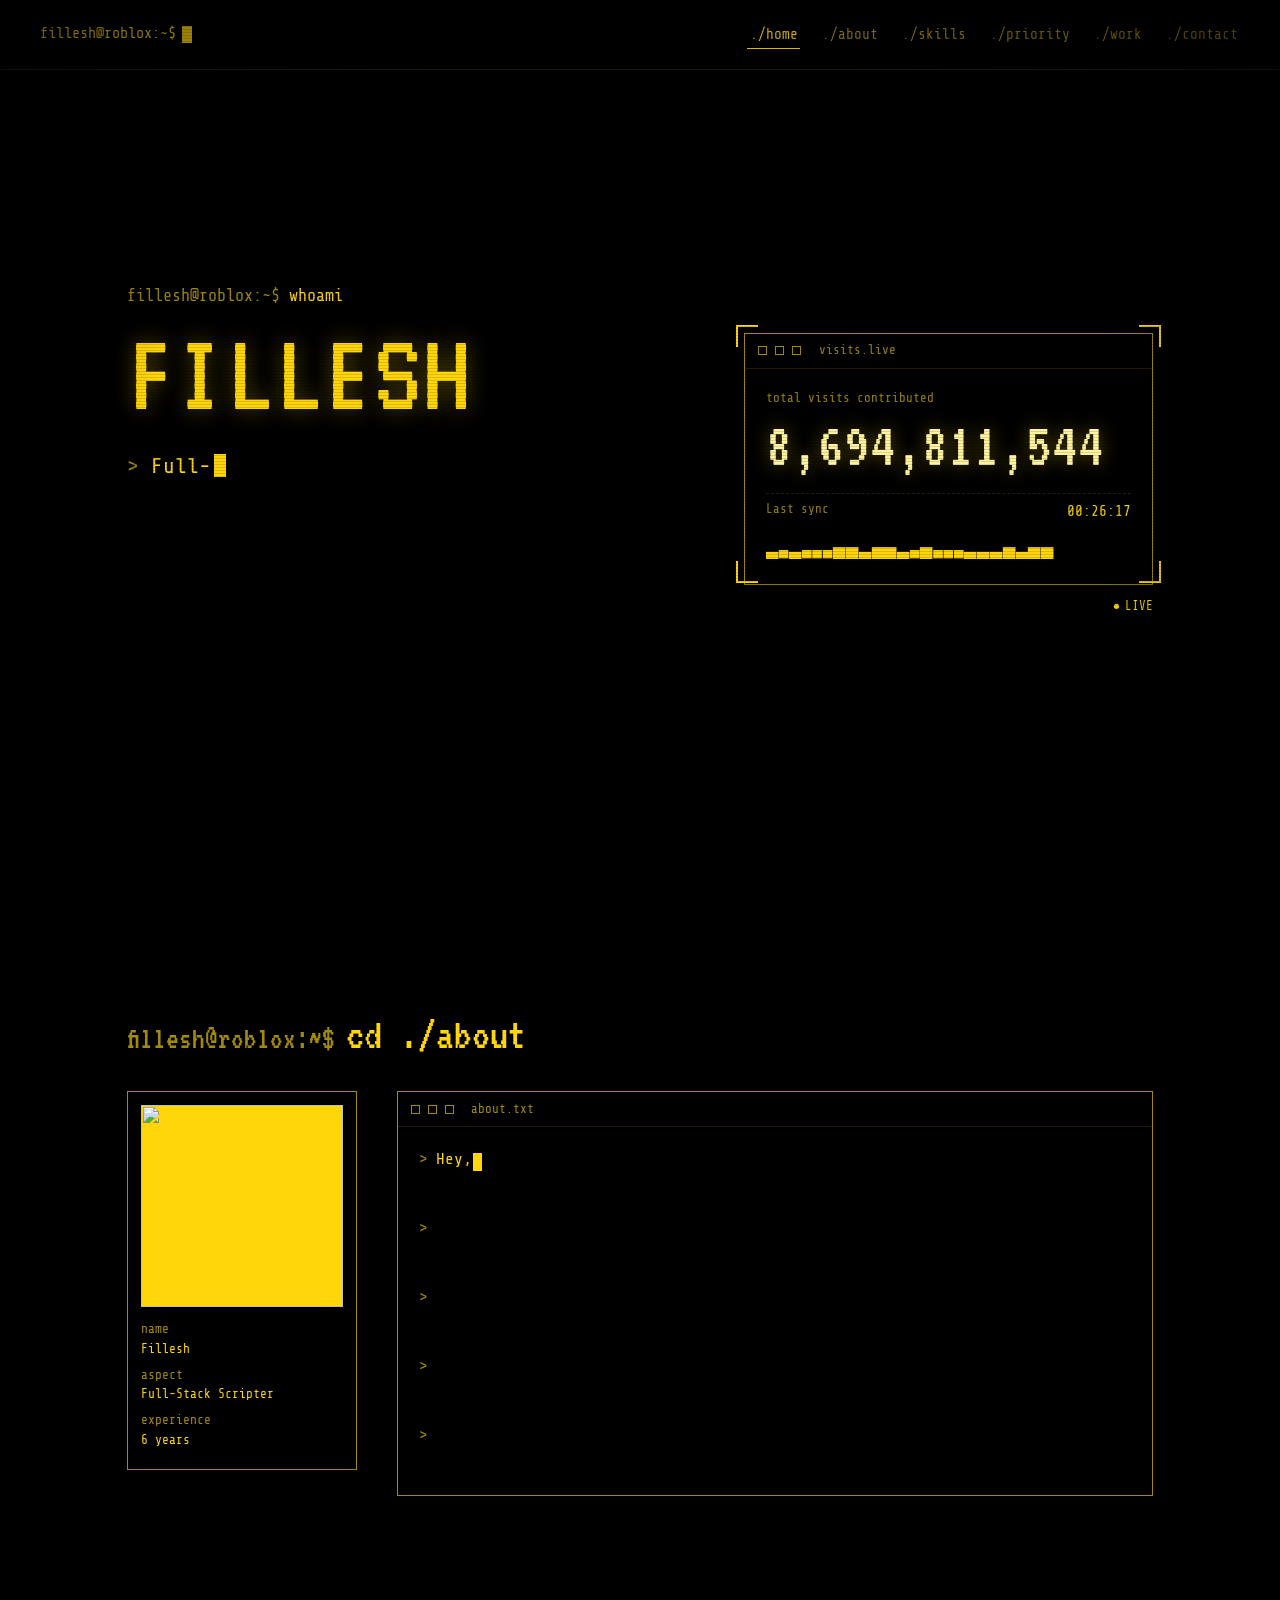
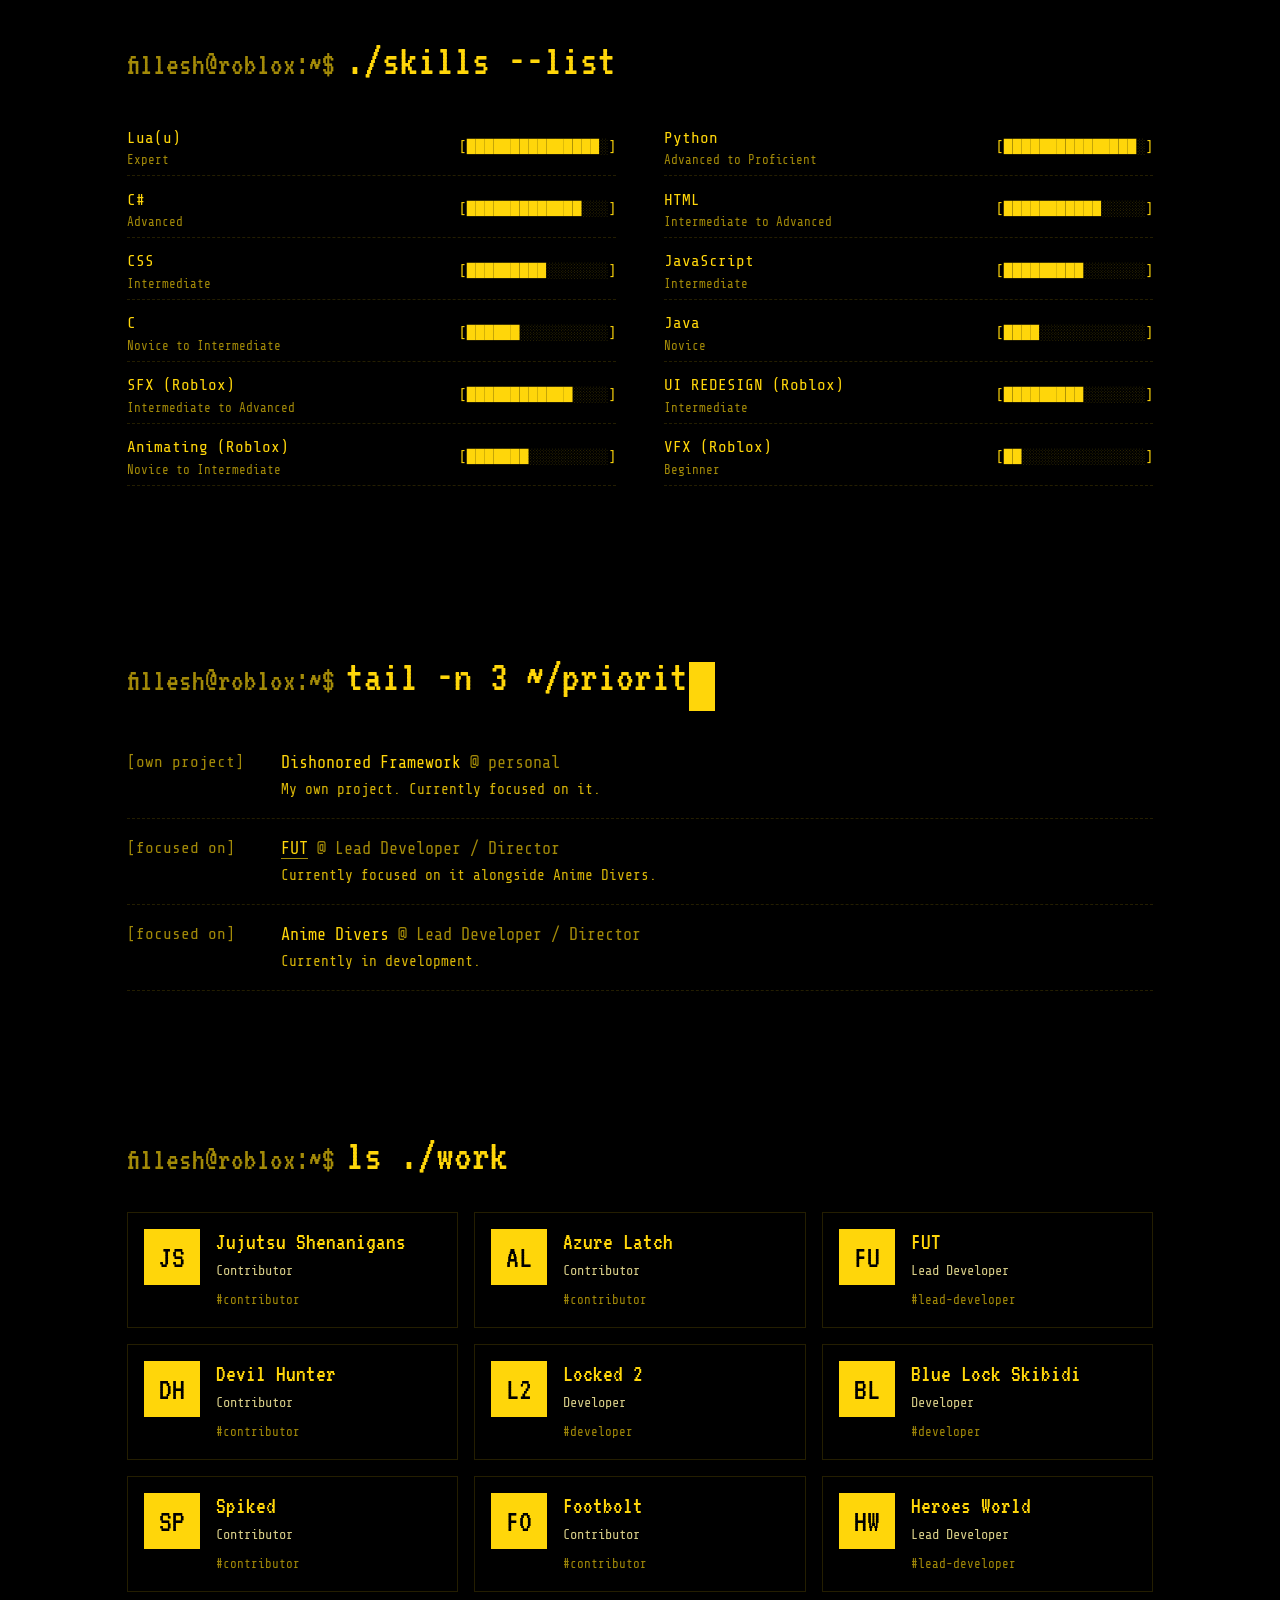
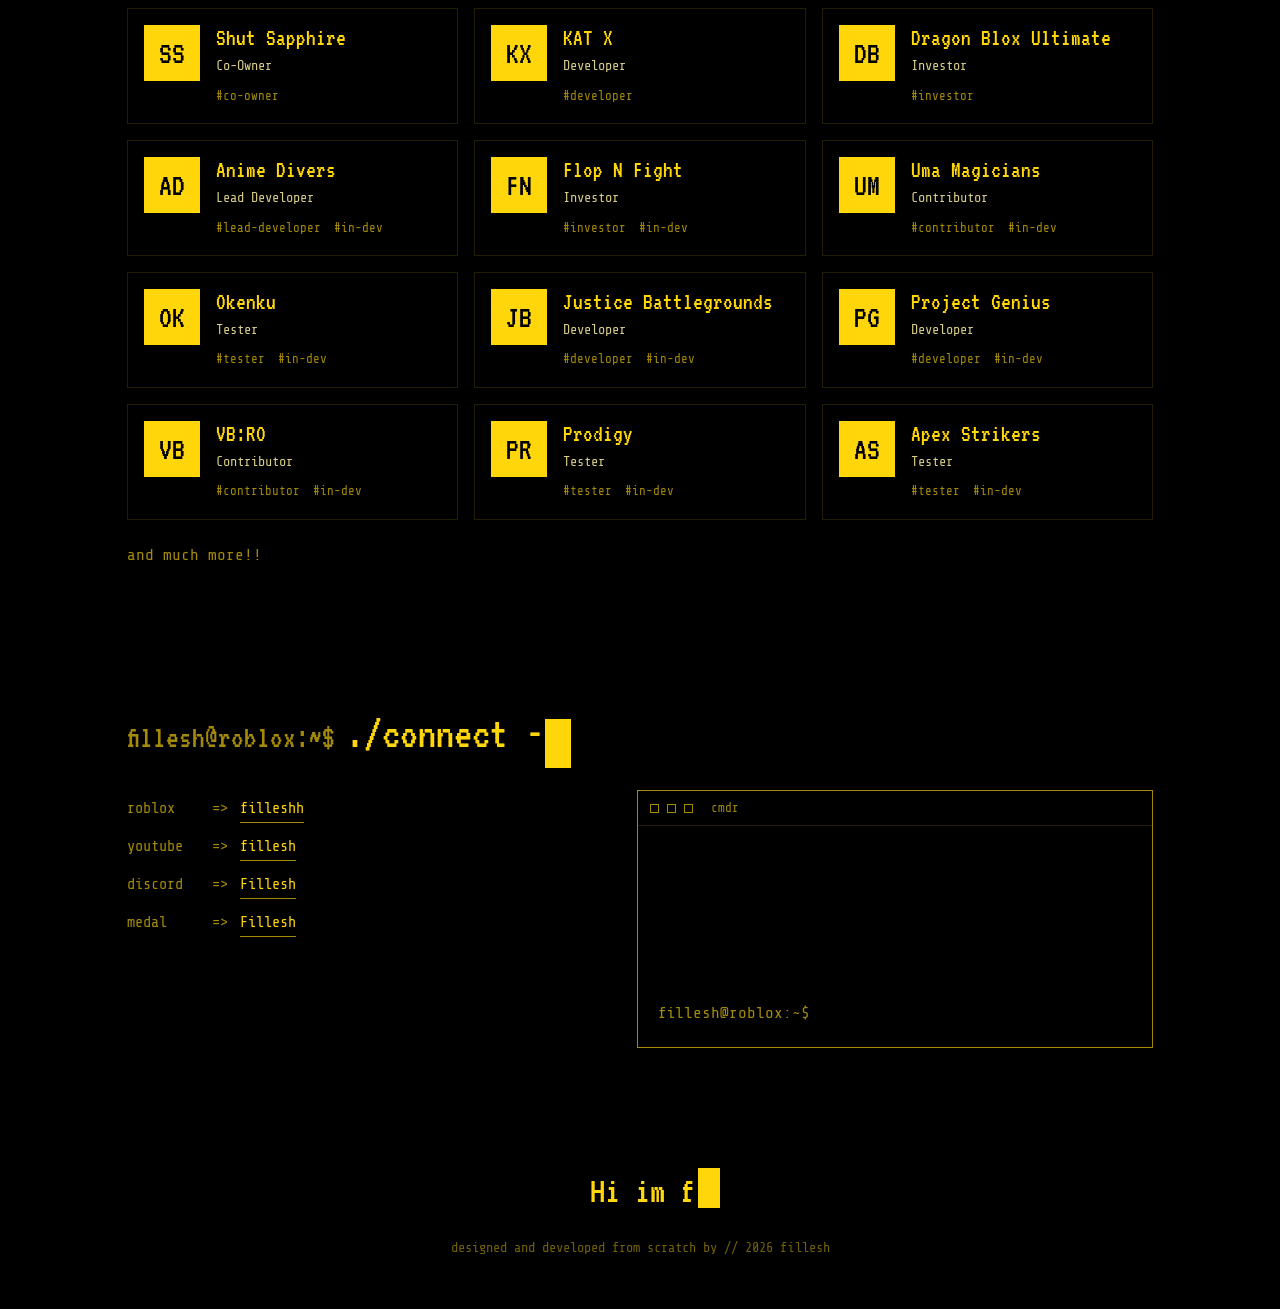
==== commit b929ed7e: "ok its better this way" ====
--- a/index.html
+++ b/index.html
@@ -96,7 +96,7 @@
 
 <section id="contact" data-seq>
   <div class="wrap">
-    <h2 class="sec-title"><span class="ps1 ps"></span><span data-t="./reach_me.sh "></span></h2>
+    <h2 class="sec-title"><span class="ps1 ps"></span><span data-t="./connect --secure "></span></h2>
     <div class="contact-grid">
       <ul class="links reveal" id="ln"></ul>
 
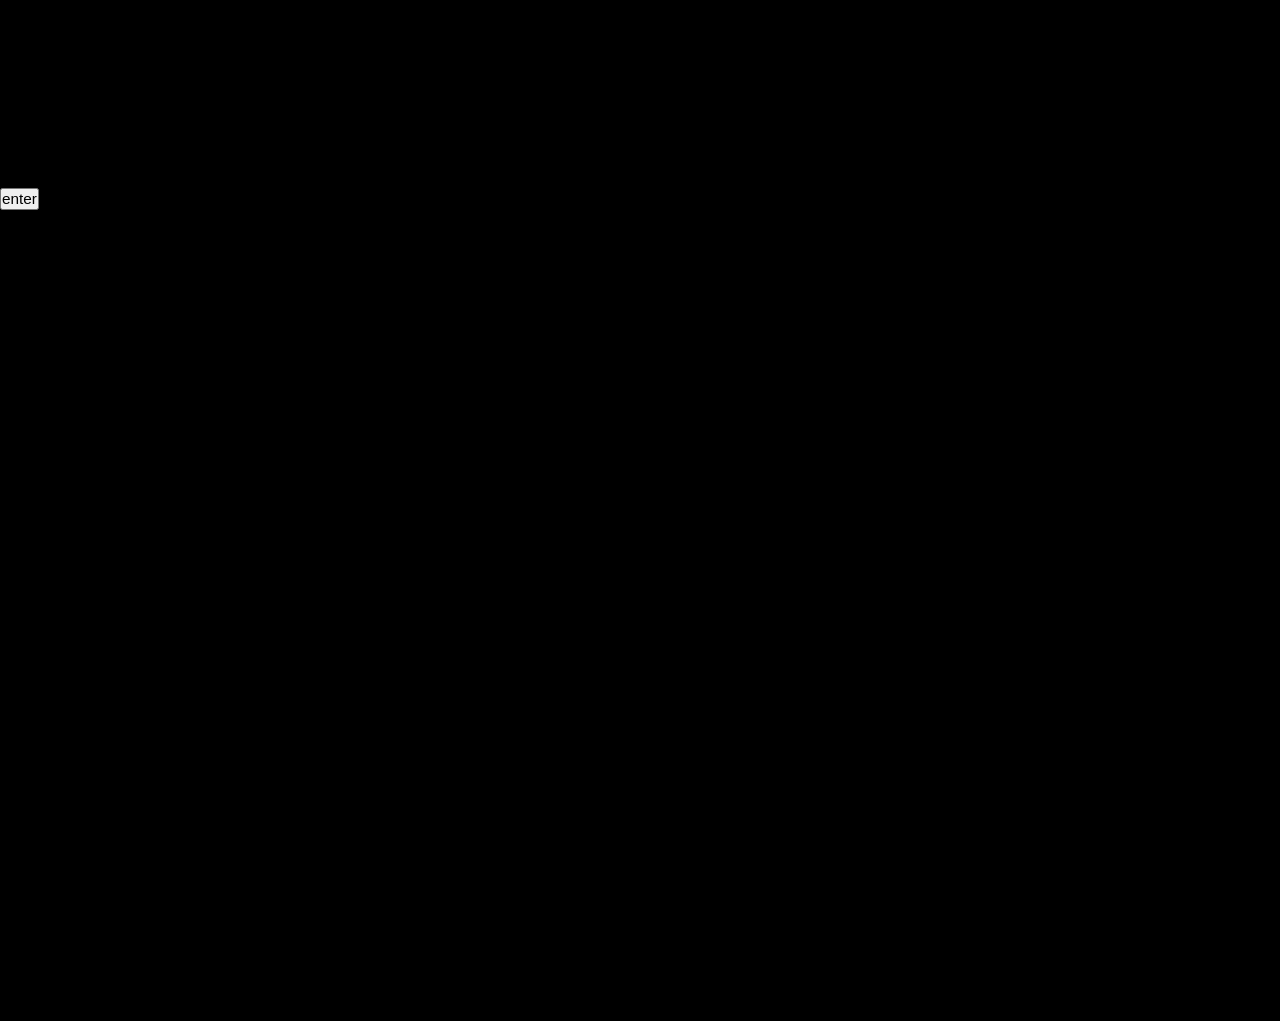
==== commit bffb26f2: "Rewrited" ====
--- a/index.html
+++ b/index.html
@@ -2,129 +2,55 @@
 <html lang="en">
 <head>
 <meta charset="utf-8">
-<meta name="viewport" content="width=device-width, initial-scale=1">
+<meta name="viewport" content="width=device-width, initial-scale=1, viewport-fit=cover">
 <meta name="theme-color" content="#000000">
-<title>Fillesh Portfolio</title>
-<link rel="icon" href="https://i.pinimg.com/736x/f7/1d/f9/f71df979342931a4154b9dd48fca8c9d.jpg">
+<title>Fillesh Port</title>
+<link rel="icon" href="icon.jpg">
 <link rel="preconnect" href="https://fonts.googleapis.com">
 <link rel="preconnect" href="https://fonts.gstatic.com" crossorigin>
-<link href="https://fonts.googleapis.com/css2?family=Share+Tech+Mono&family=VT323&display=swap" rel="stylesheet">
+<link href="https://fonts.googleapis.com/css2?family=Anton&family=Instrument+Sans:wght@400;500;600&family=Major+Mono+Display&display=swap" rel="stylesheet">
 <link rel="stylesheet" href="style.css">
 </head>
 
 <body>
 
-<canvas id="rn" aria-hidden="true"></canvas>
-<div class="crt" aria-hidden="true"></div>
+<video id="bg" src="./vid.mp4" loop playsinline preload="auto" aria-hidden="true"></video>
+<div class="grain" aria-hidden="true"></div>
 
-<header class="top">
-  <a href="#home" class="brand" aria-label="Home"><span id="bp"></span><i class="blk"></i></a>
+<div class="gate wait" id="gate" role="dialog" aria-modal="true" aria-label="Enter">
+  <button class="enter" id="enter" type="button">enter</button>
+</div>
+
+<div id="site" inert>
   <nav id="nv" aria-label="Sections"></nav>
-</header>
 
-<main>
+  <main>
+    <section id="home" class="scene home">
+      <h1 class="name" id="name" aria-label="FILLESH" data-text="FILLESH">FILLESH</h1>
+      <dl class="strip" id="strip"></dl>
+    </section>
 
-<section id="home" class="hero">
-  <div class="wrap">
-    <div class="hero-text">
-      <p class="prompt"><span class="ps1" id="hp"></span> <span id="cmd"></span></p>
-      <h1 class="name glitch" id="name"></h1>
-      <p class="role"><span class="ps1">&gt;</span> <span id="role" class="cyc"></span></p>
-      <p class="lead" id="lead" data-t=""></p>
-      <div class="cta reveal" id="cta">
-        <a class="btn" href="#work">./view_work</a>
-        <a class="btn alt" href="#contact">./contact_me</a>
-      </div>
-    </div>
+    <section id="work" class="scene work">
+      <h2 class="title" id="t-work"></h2>
+      <ul class="tracks" id="gl"></ul>
+      <p class="note" id="wn"></p>
+    </section>
 
-    <figure class="frame reveal" id="hf">
-      <span class="corner tl"></span><span class="corner tr"></span>
-      <span class="corner bl"></span><span class="corner br"></span>
-      <div class="term">
-        <div class="term-bar"><i></i><i></i><i></i><span>visits.live</span></div>
-        <div class="term-body">
-          <div class="cl">total visits contributed</div>
-          <div class="cn" id="cn">0</div>
-          <div class="cr"><span class="cl">Last sync</span><span id="ct">--:--:--</span></div>
-          <div class="spk" id="sp" aria-hidden="true"></div>
-        </div>
-        <div class="scan"></div>
-      </div>
-      <figcaption><span id="sj"></span><span class="rec">LIVE</span></figcaption>
-    </figure>
-  </div>
-</section>
+    <section id="skills" class="scene skills">
+      <h2 class="title" id="t-skills"></h2>
+      <div id="sl"></div>
+      <p class="note" id="also"></p>
+    </section>
 
-<section id="about" data-seq>
-  <div class="wrap">
-    <h2 class="sec-title"><span class="ps1 ps"></span><span data-t="cd ./about"></span></h2>
-    <div class="about-grid">
-      <aside class="idcard reveal">
-        <div class="glyph" aria-hidden="true"><img src="https://www.image2url.com/r2/default/images/1790268207060-bc5c631f-6791-4a10-b1d1-f6028fec5147.jpg" alt="" style="width:100%;height:100%;object-fit:cover"></div>
-        <dl id="il"></dl>
-      </aside>
-      <div class="term reveal" style="--d:.15s">
-        <div class="term-bar"><i></i><i></i><i></i><span>about.txt</span></div>
-        <div class="term-body about-lines" id="al"></div>
-      </div>
-    </div>
-  </div>
-</section>
+    <section id="contact" class="scene contact">
+      <h2 class="title" id="t-contact"></h2>
+      <ul id="ln"></ul>
+      <p class="end" id="ed"></p>
+    </section>
+  </main>
+</div>
 
-<section id="skills" data-seq>
-  <div class="wrap">
-    <h2 class="sec-title"><span class="ps1 ps"></span><span data-t="./skills --list"></span></h2>
-    <div class="skills" id="sl"></div>
-    <p class="also" id="also"></p>
-  </div>
-</section>
-
-<section id="priority" data-seq>
-  <div class="wrap">
-    <h2 class="sec-title"><span class="ps1 ps"></span><span data-t="tail -n 3 ~/priority.log"></span></h2>
-    <div class="logs" id="fl"></div>
-  </div>
-</section>
-
-<section id="work" data-seq>
-  <div class="wrap">
-    <h2 class="sec-title"><span class="ps1 ps"></span><span data-t="ls ./work"></span></h2>
-    <div class="games" id="gl"></div>
-    <p class="more">and much more!!</p>
-  </div>
-</section>
-
-<section id="contact" data-seq>
-  <div class="wrap">
-    <h2 class="sec-title"><span class="ps1 ps"></span><span data-t="./connect --secure "></span></h2>
-    <div class="contact-grid">
-      <ul class="links reveal" id="ln"></ul>
-
-      <div class="term reveal" id="tm" style="--d:.15s">
-        <div class="term-bar"><i></i><i></i><i></i><span>cmdr</span></div>
-        <div class="term-body">
-          <div id="to">
-            <div class="tline" data-t="Type 'help' to list commands."></div>
-          </div>
-          <label class="tin-row">
-            <span class="ps1" id="tp"></span>
-            <input id="ti" type="text" autocomplete="off" autocapitalize="off" autocorrect="off" spellcheck="false" aria-label="Terminal input">
-          </label>
-        </div>
-      </div>
-    </div>
-  </div>
-</section>
-
-</main>
-
-<footer>
-  <div class="wrap">
-    <span class="quote cyc" id="qt"></span>
-    <div class="end" id="ed"></div>
-  </div>
-</footer>
-
+<script src="data.js"></script>
 <script src="script.js"></script>
 </body>
 </html>
--- a/style.css
+++ b/style.css
@@ -6,10 +6,11 @@
   --yf:rgba(255,214,10,.14);
   --mono:'Share Tech Mono','Courier New',monospace;
   --px:'VT323','Share Tech Mono','Courier New',monospace;
+  --z:1;
 }
 
 *{box-sizing:border-box;margin:0;padding:0}
-html{scroll-behavior:smooth;scroll-padding-top:70px}
+html{scroll-behavior:smooth;scroll-padding-top:calc(70px * var(--z))}
 body{
   background:var(--bg);
   color:var(--y);
@@ -18,6 +19,7 @@
   line-height:1.7;
   overflow-x:hidden;
   -webkit-font-smoothing:antialiased;
+  zoom:var(--z);
 }
 ::selection{background:var(--y);color:#000}
 a{color:inherit;text-decoration:none}
@@ -104,7 +106,11 @@
 }
 .reveal.in{opacity:1;transform:none;filter:none}
 
-.hero{min-height:100vh;display:flex;align-items:center;padding:110px 0 60px}
+.hero{
+  min-height:calc(100vh / var(--z));
+  min-height:calc(100svh / var(--z));
+  display:flex;align-items:center;padding:110px 0 60px;
+}
 .hero .wrap{display:grid;grid-template-columns:1.15fr .85fr;gap:4rem;align-items:center}
 .hero-text .prompt{font-size:1.05rem;min-height:1.7em}
 h1.name{
@@ -160,8 +166,8 @@
 .corner{position:absolute;width:22px;height:22px;border:2px solid var(--y);z-index:4}
 .corner.tl{top:-8px;left:-8px;border-right:0;border-bottom:0}
 .corner.tr{top:-8px;right:-8px;border-left:0;border-bottom:0}
-.corner.bl{bottom:34px;left:-8px;border-right:0;border-top:0}
-.corner.br{bottom:34px;right:-8px;border-left:0;border-top:0}
+.corner.bl{bottom:25px;left:-8px;border-right:0;border-top:0}
+.corner.br{bottom:25px;right:-8px;border-left:0;border-top:0}
 .frame figcaption{display:flex;justify-content:space-between;gap:1rem;margin-top:.7rem;font-size:.78rem;color:var(--yd)}
 .rec{color:var(--y)}
 .rec::before{content:'●';margin-right:.4em;animation:blink 1.2s steps(1) infinite}
@@ -259,20 +265,109 @@
 footer .quote{display:block;color:var(--y);font-family:var(--px);font-size:clamp(1.6rem,4vw,2.4rem);min-height:1.4em;margin-bottom:.8rem;transform: translateX(15px)}
 footer .end{opacity:.7}
 
+@media (min-width:1036px){
+  :root{--z:1.15}
+}
+
 @media (max-width:900px){
+  html{scroll-padding-top:80px}
+  header.top{padding:14px 5vw}
   .hero .wrap{grid-template-columns:1fr;gap:3rem}
-  .frame{justify-self:start;width:min(100%,380px)}
+  .frame{justify-self:start;width:min(100%,400px)}
   .about-grid,.contact-grid{grid-template-columns:1fr}
   .idcard{max-width:260px}
   .skills{grid-template-columns:1fr}
-}
+  .games{grid-template-columns:repeat(auto-fill,minmax(min(290px,100%),1fr))}
+}
+
 @media (max-width:620px){
-  header.top{flex-direction:column;align-items:flex-start;gap:.3rem;padding:.6rem 5vw}
-  nav{justify-content:flex-start;font-size:.82rem;gap:.1rem .9rem}
-  html{scroll-padding-top:100px}
-  .hero{padding-top:130px}
-  .log{grid-template-columns:1fr;gap:.1rem}
-  section{padding-top:90px}
+  html{scroll-padding-top:84px}
+  body{font-size:15px;line-height:1.65;-webkit-tap-highlight-color:transparent}
+  .wrap{padding:0 max(5vw,18px)}
+
+  header.top{
+    flex-direction:column;align-items:stretch;gap:.1rem;
+    padding:calc(8px + env(safe-area-inset-top,0px)) 5vw 4px;
+  }
+  .brand{font-size:.85rem}
+  nav{
+    flex-wrap:nowrap;justify-content:flex-start;gap:0 1.1rem;
+    font-size:.8rem;white-space:nowrap;
+    overflow-x:auto;scrollbar-width:none;-webkit-overflow-scrolling:touch;
+    margin:0 -5vw;padding:0 5vw;
+    -webkit-mask-image:linear-gradient(to right,#000 90%,transparent);
+            mask-image:linear-gradient(to right,#000 90%,transparent);
+  }
+  nav::-webkit-scrollbar{display:none}
+  nav a{flex:none;padding:.4rem .1rem}
+
+  section{padding:84px 0 16px}
+  .sec-title{font-size:clamp(1.7rem,8vw,2.1rem);margin-bottom:1.3rem}
+  .sec-title .ps1{display:block;font-size:.5em;margin:0 0 .2rem}
+
+  .hero{padding:104px 0 40px}
+  .hero .wrap{gap:2.4rem}
+  .hero-text .prompt{font-size:.9rem}
+  h1.name{font-size:clamp(3.2rem,19vw,5rem);margin:.4rem 0 .8rem}
+  .role{font-size:1.02rem;margin-bottom:1rem}
+  .lead{min-height:3.5em;margin-bottom:1.5rem}
+  .cta{gap:.7rem}
+  .btn{flex:1 1 140px;text-align:center;padding:.8rem 1rem}
+  .frame{width:100%;justify-self:stretch}
+  .term-body{padding:1rem}
+  .cn{font-size:clamp(2.2rem,11.5vw,3.2rem)}
+  .spk{font-size:.85rem}
+
+  .idcard{
+    max-width:none;display:grid;grid-template-columns:110px 1fr;
+    gap:.9rem;align-items:center;
+  }
+  .glyph{font-size:3rem}
+  .idcard dl{margin-top:0}
+  .about-lines p{font-size:.92rem;max-width:none}
+
+  .skill{gap:.6rem;padding:.55rem 0}
+  .bar{font-size:.8rem}
+
+  .log{grid-template-columns:1fr;gap:.15rem;padding:.9rem 0}
+
+  .games{grid-template-columns:1fr;gap:.7rem}
+  .card{grid-template-columns:48px 1fr;gap:.85rem;padding:.85rem}
+  .mono{width:48px;height:48px;line-height:48px;font-size:1.7rem}
+  .card h3{font-size:1.35rem}
+
+  .contact-grid{gap:1.8rem}
+  .links li{flex-wrap:wrap;gap:.1rem .6rem}
+  .links .k{min-width:8ch}
+  #to{max-height:240px;font-size:.82rem}
+
+  footer{padding:50px 0 calc(36px + env(safe-area-inset-bottom,0px))}
+  footer .quote{
+    transform:none;font-size:clamp(1.3rem,6vw,1.8rem);min-height:2.8em;
+  }
+  footer .end{font-size:.75rem}
+
+  #rn{opacity:.07}
+  .crt::after{background:radial-gradient(ellipse at center,rgba(0,0,0,0) 60%,rgba(0,0,0,.4) 100%)}
+  .reveal{filter:none;transform:translateY(14px)}
+  .reveal.in{transform:none}
+}
+
+@media (max-width:380px){
+  nav{font-size:.75rem;gap:0 .9rem}
+  .idcard{grid-template-columns:90px 1fr}
+  .skill{flex-wrap:wrap}
+  .bar{font-size:.75rem}
+}
+
+@media (max-height:500px) and (orientation:landscape){
+  .hero{min-height:0;padding-top:96px}
+}
+
+@media (hover:none){
+  .btn:hover{background:transparent;color:var(--y);box-shadow:none}
+  .btn:active{background:var(--y);color:#000}
+  .card:hover{border-color:var(--yf);box-shadow:none}
 }
 
 @media (prefers-reduced-motion:reduce){
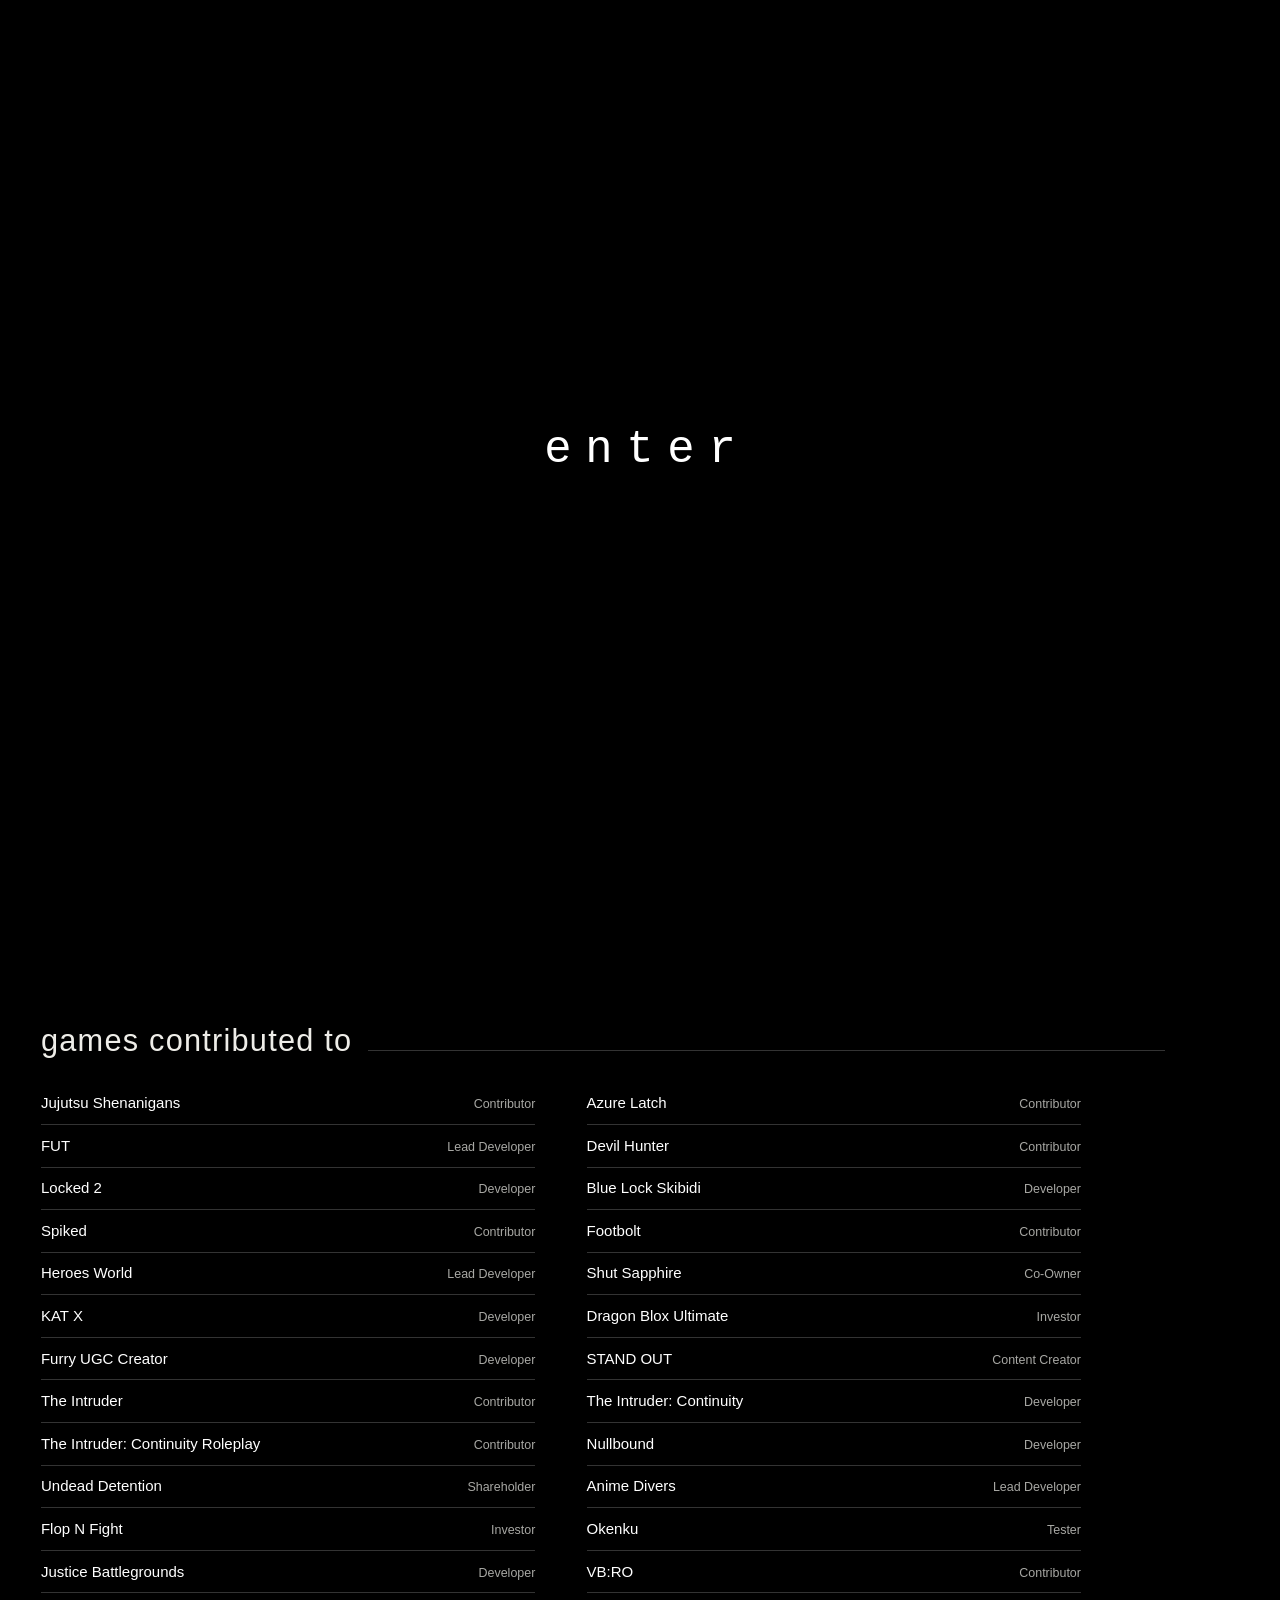
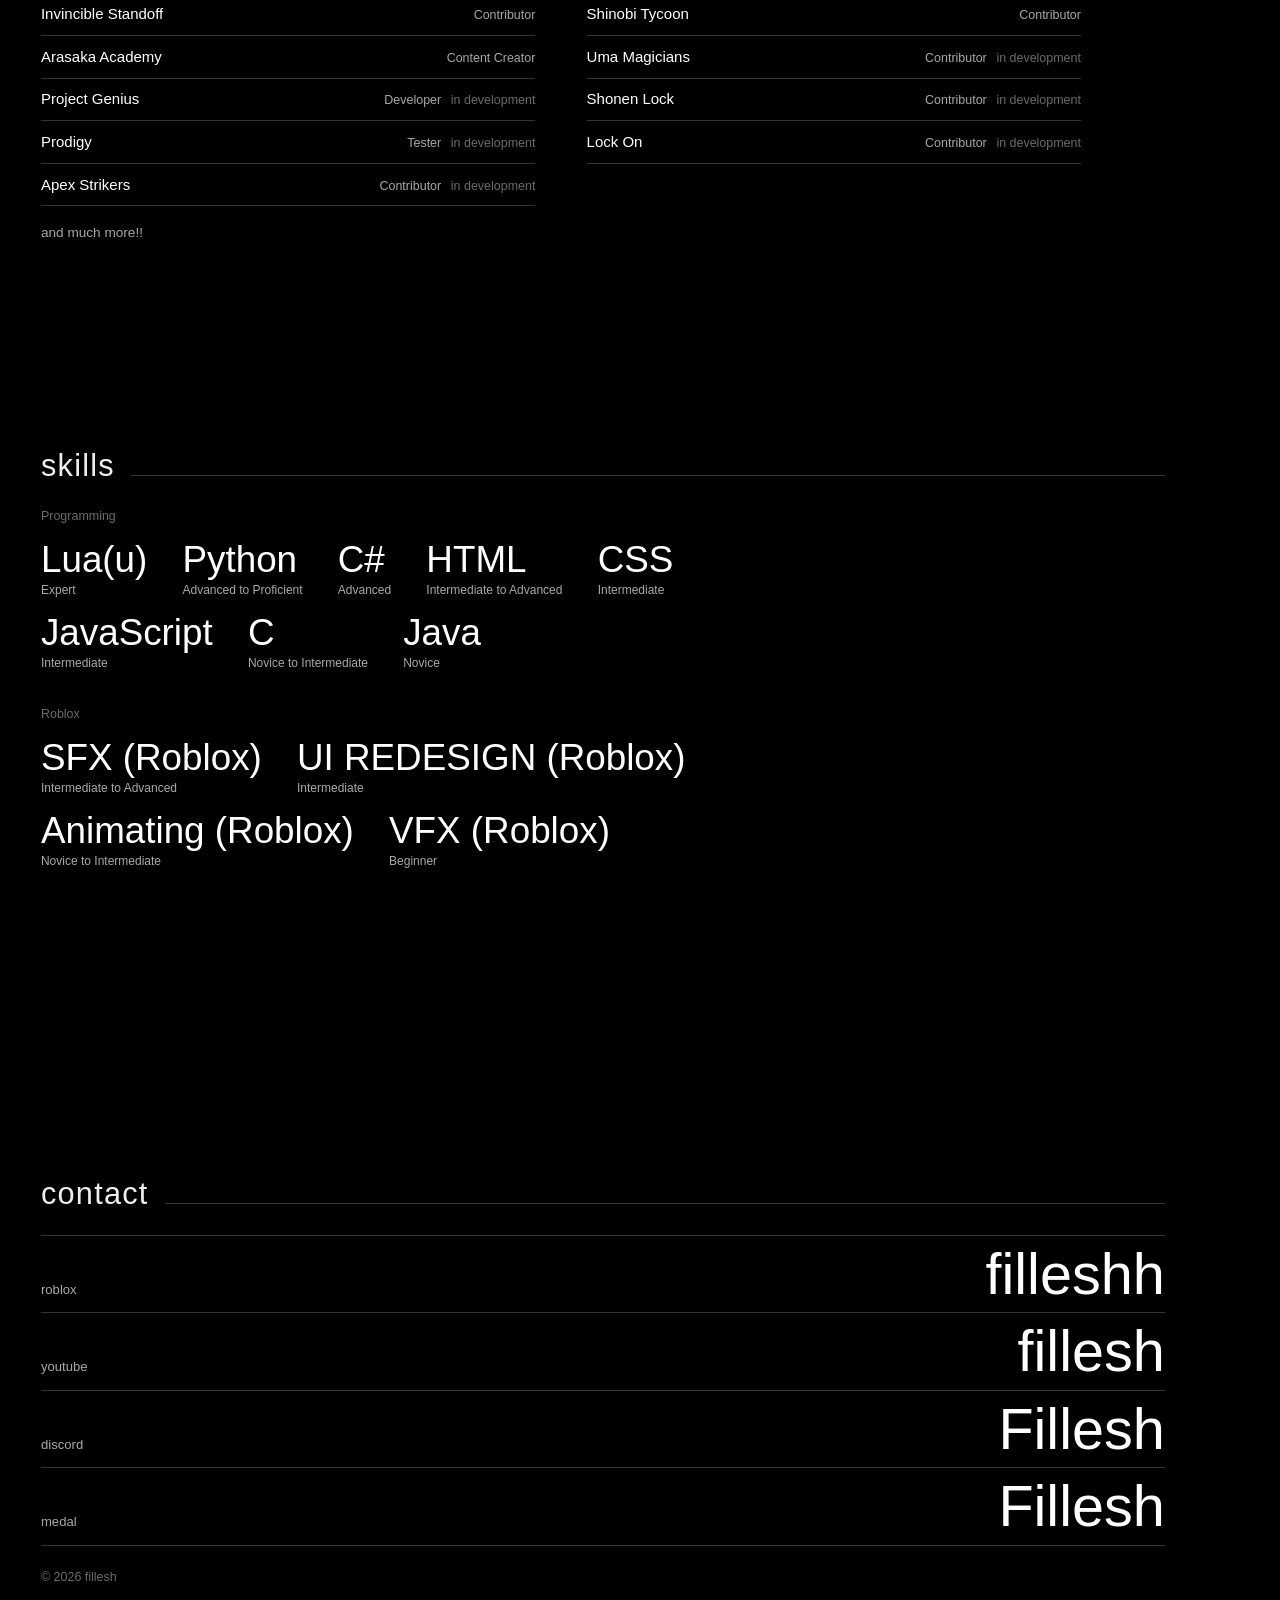
==== commit 248c20a0: "Rewrited" ====
--- a/index.html
+++ b/index.html
@@ -14,7 +14,7 @@
 
 <body>
 
-<video id="bg" src="./vid.mp4" loop playsinline preload="auto" aria-hidden="true"></video>
+<video id="bg" src="https://res.cloudinary.com/ziwimvfi/video/upload/v1792745618/vid.mp4" loop playsinline autoplay muted aria-hidden="true"></video>
 <div class="grain" aria-hidden="true"></div>
 
 <div class="gate wait" id="gate" role="dialog" aria-modal="true" aria-label="Enter">
--- a/style.css
+++ b/style.css
@@ -1,378 +1,172 @@
 :root{
-  --bg:#000;
-  --y:#ffd60a;
-  --yh:#fff3a0;
-  --yd:#a38a08;
-  --yf:rgba(255,214,10,.14);
-  --mono:'Share Tech Mono','Courier New',monospace;
-  --px:'VT323','Share Tech Mono','Courier New',monospace;
-  --z:1;
+  --paper:#eeede8;
+  --silver:#a8a8a4;
+  --steel:#6a6a67;
+  --line:rgba(255,255,255,.2);
+  --gutter:clamp(18px,3.2vw,44px);
+  --rail:clamp(18px,9vw,130px);
+  --display:'Anton',Impact,'Arial Narrow',sans-serif;
+  --text:'Instrument Sans','Helvetica Neue',Arial,sans-serif;
+}
+*{box-sizing:border-box;margin:0;padding:0}
+html{scroll-behavior:smooth;background:#000}
+body{
+  color:var(--paper);font-family:var(--text);font-size:15px;line-height:1.6;
+  -webkit-font-smoothing:antialiased;overflow-x:hidden;
+}
+::selection{background:var(--paper);color:#000}
+a{color:inherit;text-decoration:none}
+button{font:inherit;color:inherit;background:none;border:0;cursor:pointer}
+ul{list-style:none}
+:focus-visible{outline:2px solid var(--paper);outline-offset:3px}
+*{scrollbar-color:var(--steel) #000;scrollbar-width:thin}
+
+#bg{
+  position:fixed;inset:0;width:100%;height:100%;z-index:-2;
+  object-fit:cover;object-position:center;background:#000;
+  filter:grayscale(1) contrast(1.1) brightness(.45);
+}
+.grain{
+  position:fixed;inset:0;z-index:40;pointer-events:none;opacity:.08;
+  background-image:url("data:image/svg+xml;utf8,<svg xmlns='http://www.w3.org/2000/svg' width='240' height='240'><filter id='n'><feTurbulence type='fractalNoise' baseFrequency='.9' numOctaves='2' stitchTiles='stitch'/><feColorMatrix values='0 0 0 0 1  0 0 0 0 1  0 0 0 0 1  0 0 0 .9 0'/></filter><rect width='100%' height='100%' filter='url(%23n)'/></svg>");
 }
 
-*{box-sizing:border-box;margin:0;padding:0}
-html{scroll-behavior:smooth;scroll-padding-top:calc(70px * var(--z))}
-body{
-  background:var(--bg);
-  color:var(--y);
-  font-family:var(--mono);
-  font-size:16px;
-  line-height:1.7;
-  overflow-x:hidden;
-  -webkit-font-smoothing:antialiased;
-  zoom:var(--z);
+.gate{
+  position:fixed;inset:0;z-index:100;background:#000;
+  display:flex;align-items:center;justify-content:center;
+  transition:opacity .7s ease,visibility .7s;
 }
-::selection{background:var(--y);color:#000}
-a{color:inherit;text-decoration:none}
-:focus-visible{outline:2px dashed var(--y);outline-offset:3px}
+.gate.out{opacity:0;visibility:hidden;pointer-events:none}
+.enter{
+  font-family:'Major Mono Display','Courier New',monospace;font-size:clamp(1.75rem,4.6vw,2.85rem);
+  letter-spacing:.3em;padding:.4em .2em .4em .5em;
+  color:#fff; 
+  transition:opacity .5s;
+  outline:none;
+}
+.gate.wait .enter{opacity:0;pointer-events:none}
 
-::-webkit-scrollbar{width:10px;height:10px}
-::-webkit-scrollbar-track{background:#000}
-::-webkit-scrollbar-thumb{background:var(--yd);border:2px solid #000}
-::-webkit-scrollbar-thumb:hover{background:var(--y)}
-*{scrollbar-color:var(--yd) #000;scrollbar-width:thin}
+nav{
+  position:fixed;z-index:50;right:var(--gutter);top:50%;transform:translateY(-50%);
+  display:flex;flex-direction:column;align-items:flex-end;gap:.5rem;font-size:.85rem;
+}
+nav a{color:var(--steel);transition:color .2s}
+nav a:hover,nav a.on{color:#fff}
 
-#rn{position:fixed;inset:0;width:100%;height:100%;z-index:0;opacity:.09;pointer-events:none}
+.scene{padding:clamp(80px,14vh,140px) var(--rail) clamp(48px,9vh,90px) var(--gutter)}
+.title{
+  display:flex;align-items:baseline;gap:1rem;margin-bottom:1.6rem;
+  font-family:var(--display);font-weight:400;font-size:clamp(1.5rem,2.4vw,2rem);
+  letter-spacing:.04em;line-height:1;
+}
+.title::after{content:'';flex:1;height:1px;background:var(--line)}
+.note{margin-top:1rem;color:var(--silver);font-size:.85rem}
+.note:empty{display:none}
 
-.crt{position:fixed;inset:0;z-index:9990;pointer-events:none}
-.crt::before{
-  content:'';position:absolute;inset:0;
-  background:repeating-linear-gradient(to bottom,rgba(0,0,0,0) 0,rgba(0,0,0,0) 2px,rgba(0,0,0,.28) 3px);
+.home{min-height:100svh;display:flex;flex-direction:column;justify-content:flex-end}
+.name{
+  position:relative;align-self:flex-start;margin-left:-.04em;
+  font-family:var(--display);font-weight:400;
+  font-size:clamp(4.2rem,15vw,13rem);line-height:.88;letter-spacing:.01em;
+  color:rgba(255,255,255,.72);
+  animation:gm 9s steps(1) infinite;
 }
-.crt::after{
-  content:'';position:absolute;inset:0;
-  background:radial-gradient(ellipse at center,rgba(0,0,0,0) 55%,rgba(0,0,0,.65) 100%);
-  animation:flk 6s infinite steps(1);
+.name::before,.name::after{content:attr(data-text);position:absolute;inset:0;pointer-events:none;opacity:0}
+.name::before{animation:ga 9s steps(1) infinite}
+.name::after{animation:gb 9s steps(1) infinite}
+@keyframes gm{
+  0%,41.5%{transform:none}41.8%{transform:translateX(-5px)}42.4%{transform:translateX(4px)}42.9%,100%{transform:none}
 }
-@keyframes flk{
-  0%,100%{opacity:1}
-  47%{opacity:1}48%{opacity:.82}49%{opacity:1}
-  83%{opacity:.9}84%{opacity:1}
+@keyframes ga{
+  0%,41.5%{opacity:0}
+  41.8%{opacity:.8;clip-path:inset(18% 0 58% 0);transform:translateX(9px)}
+  42.4%{opacity:.8;clip-path:inset(60% 0 12% 0);transform:translateX(-8px)}
+  42.9%,100%{opacity:0;transform:none}
 }
+@keyframes gb{
+  0%,77.5%{opacity:0}
+  77.8%{opacity:.7;clip-path:inset(40% 0 35% 0);transform:translateX(-10px)}
+  78.3%{opacity:.7;clip-path:inset(8% 0 78% 0);transform:translateX(6px)}
+  78.7%,100%{opacity:0;transform:none}
+}
+.strip{
+  margin-top:1.1rem;padding-top:.8rem;border-top:1px solid var(--line);
+  display:grid;grid-template-columns:repeat(auto-fit,minmax(160px,1fr));gap:.9rem 2rem;
+}
+.strip dt{font-size:.75rem;color:var(--steel)}
+.strip dd{font-size:.95rem}
+.strip dd small{display:block;font-size:.75rem;color:var(--silver)}
+#cn{font-variant-numeric:tabular-nums}
 
-main,header.top,footer{position:relative;z-index:2}
+.title.big{align-items:flex-end;margin-bottom:2rem}
+.title.big .num{font-size:clamp(5rem,13vw,11rem);line-height:.8;color:#fff}
+.title.big span:last-child{padding-bottom:.2em}
+.tracks{
+  display:grid;grid-template-columns:repeat(2,minmax(0,1fr));gap:0 clamp(1.5rem,4vw,3.5rem);
+  max-width:1040px;
+}
+.track{
+  display:flex;justify-content:space-between;align-items:baseline;gap:1rem;
+  padding:.55rem 0;border-bottom:1px solid var(--line);
+}
+.track .n{font-weight:500;color:#fff}
+.track .r{font-size:.78rem;color:var(--silver);text-align:right}
+.track .r i{font-style:normal;color:var(--steel);margin-left:.6rem}
+a.track:hover .n{text-decoration:underline;text-underline-offset:4px}
 
-[data-t]{white-space:pre-wrap}
-[data-t].pending{visibility:hidden}
-.ghost{visibility:hidden}
-.caret{display:inline;position:relative}
-.caret::after{
-  content:'';position:absolute;left:1px;top:.18em;width:.58em;height:1.1em;
-  background:var(--y);animation:blink 1s steps(1) infinite;
+.prio{
+  display:grid;grid-template-columns:minmax(80px,140px) 1fr minmax(0,320px);gap:1.2rem 2rem;
+  align-items:end;padding:1.4rem 0;border-top:1px solid var(--line);
 }
-.cyc::after{
-  content:'';display:inline-block;width:.58em;height:1.05em;background:var(--y);
-  vertical-align:-.16em;margin-left:3px;animation:blink 1s steps(1) infinite;
+.prio:last-child{border-bottom:1px solid var(--line)}
+.prio .st{font-size:.78rem;color:var(--silver)}
+.prio h3{
+  font-family:var(--display);font-weight:400;line-height:.95;
+  font-size:clamp(2.2rem,5vw,4rem);color:#fff;
 }
-@keyframes blink{50%{opacity:0}}
+.prio h3 a:hover{text-decoration:underline;text-underline-offset:6px}
+.prio .by{font-size:.82rem;color:var(--silver)}
+.prio p{font-size:.9rem}
 
-.ps1{color:var(--yd)}
+.about .col{max-width:60ch}
+.text p{margin-bottom:.8rem}
+.text p:first-child{font-size:1.15rem;line-height:1.5;color:#fff}
+.text p:last-child{margin-bottom:0;color:var(--silver)}
 
-header.top {
-  position: fixed;
-  top: 0;
-  left: 0;
-  right: 0;
-  z-index: 100;
-  display: flex;
-  justify-content: space-between;
-  align-items: center;
-  width: 100%;
-  box-sizing: border-box;
-  padding: 20px 40px;
-  background: rgba(0,0,0,.82);
-  backdrop-filter: blur(6px);
-  -webkit-backdrop-filter: blur(6px);
-  border-bottom: 1px solid var(--yf);
-}
-.brand{display:flex;align-items:center;gap:.4rem;font-size:.95rem;white-space:nowrap}
-.brand .blk{display:inline-block;width:.6em;height:1.1em;background:var(--y);animation:blink 1s steps(1) infinite}
-nav{display:flex;gap:.2rem 1.2rem;flex-wrap:wrap;justify-content:flex-end;font-size:.9rem}
-nav a{color:var(--yd);padding:.1rem .15rem;border-bottom:1px solid transparent;transition:color .2s,border-color .2s}
-nav a:hover,nav a.on{color:var(--y);border-color:var(--y)}
+.sgroup+.sgroup{margin-top:2.2rem}
+.sgroup h3{font-size:.78rem;font-weight:500;color:var(--steel);margin-bottom:.8rem}
+.sitems{display:flex;flex-wrap:wrap;gap:1rem 2.2rem;max-width:760px}
+.sitem{line-height:1.1}
+.sitem b{display:block;font-family:var(--display);font-weight:400;font-size:clamp(1.6rem,3vw,2.3rem);color:#fff}
+.sitem span{font-size:.75rem;color:var(--silver)}
 
-.wrap{width:min(1180px,100%);margin:0 auto;padding:0 6vw}
-section{padding:110px 0 30px}
-.sec-title{
-  font-family:var(--px);font-weight:400;
-  font-size:clamp(1.9rem,4.5vw,2.8rem);line-height:1.1;
-  margin-bottom:2rem;
-}
-.sec-title .ps1{font-size:.7em;margin-right:.35em}
-
-.reveal{
-  opacity:0;transform:translateY(22px);filter:blur(5px);
-  transition:opacity .9s ease,transform .9s ease,filter .9s ease;
-  transition-delay:var(--d,0s);
-}
-.reveal.in{opacity:1;transform:none;filter:none}
-
-.hero{
-  min-height:calc(100vh / var(--z));
-  min-height:calc(100svh / var(--z));
-  display:flex;align-items:center;padding:110px 0 60px;
-}
-.hero .wrap{display:grid;grid-template-columns:1.15fr .85fr;gap:4rem;align-items:center}
-.hero-text .prompt{font-size:1.05rem;min-height:1.7em}
-h1.name{
-  font-family:var(--px);font-weight:400;
-  font-size:clamp(3.4rem,10vw,7.4rem);line-height:.92;
-  margin:.6rem 0 1.2rem;letter-spacing:.02em;
-  opacity:0;
-  text-shadow:0 0 22px rgba(255,214,10,.35);
-}
-h1.name.show{animation:fin 1.1s linear forwards}
-@keyframes fin{
-  0%{opacity:0}8%{opacity:1}14%{opacity:.05}24%{opacity:1}
-  34%{opacity:.25}48%{opacity:1}56%{opacity:.6}68%,100%{opacity:1}
-}
-.glitch{position:relative;display:inline-block}
-.glitch::before,.glitch::after{
-  content:attr(data-text);position:absolute;inset:0;pointer-events:none;
-}
-.glitch::before{color:var(--yh);animation:g1 4.2s infinite linear;clip-path:inset(0 0 100% 0)}
-.glitch::after{color:#8a7405;animation:g2 5.1s infinite linear;clip-path:inset(0 0 100% 0)}
-@keyframes g1{
-  0%,86%{clip-path:inset(0 0 100% 0);transform:none}
-  87%{clip-path:inset(12% 0 62% 0);transform:translate(-6px,0)}
-  89%{clip-path:inset(52% 0 22% 0);transform:translate(5px,0)}
-  91%{clip-path:inset(78% 0 4% 0);transform:translate(-4px,0)}
-  93%,100%{clip-path:inset(0 0 100% 0);transform:none}
-}
-@keyframes g2{
-  0%,71%{clip-path:inset(0 0 100% 0);transform:none}
-  72%{clip-path:inset(30% 0 48% 0);transform:translate(7px,0)}
-  74%{clip-path:inset(64% 0 10% 0);transform:translate(-5px,0)}
-  76%,100%{clip-path:inset(0 0 100% 0);transform:none}
-}
-.role{font-size:clamp(1.05rem,2.2vw,1.35rem);min-height:1.7em;margin-bottom:1.4rem}
-.lead{max-width:56ch;color:var(--yh);opacity:.9;margin-bottom:2rem;min-height:5.2em}
-.cta{display:flex;gap:1rem;flex-wrap:wrap}
-
-.btn{
-  display:inline-block;padding:.55rem 1.1rem;border:1px solid var(--y);
-  font-family:inherit;font-size:.95rem;color:var(--y);background:transparent;cursor:pointer;
-  transition:background .18s,color .18s,box-shadow .18s;
-}
-.btn:hover{background:var(--y);color:#000;box-shadow:0 0 18px rgba(255,214,10,.45)}
-
-.frame{position:relative;width:min(100%,440px);justify-self:end}
-.frame .term{position:relative;overflow:hidden}
-.frame .scan{
-  position:absolute;left:0;right:0;height:22%;top:-25%;z-index:3;pointer-events:none;
-  background:linear-gradient(to bottom,rgba(255,243,160,0),rgba(255,243,160,.16),rgba(255,243,160,0));
-  animation:scn 5.5s linear infinite;
-}
-@keyframes scn{to{top:105%}}
-.corner{position:absolute;width:22px;height:22px;border:2px solid var(--y);z-index:4}
-.corner.tl{top:-8px;left:-8px;border-right:0;border-bottom:0}
-.corner.tr{top:-8px;right:-8px;border-left:0;border-bottom:0}
-.corner.bl{bottom:25px;left:-8px;border-right:0;border-top:0}
-.corner.br{bottom:25px;right:-8px;border-left:0;border-top:0}
-.frame figcaption{display:flex;justify-content:space-between;gap:1rem;margin-top:.7rem;font-size:.78rem;color:var(--yd)}
-.rec{color:var(--y)}
-.rec::before{content:'●';margin-right:.4em;animation:blink 1.2s steps(1) infinite}
-
-.term{border:1px solid var(--yd);background:rgba(0,0,0,.72)}
-.term-bar{
-  display:flex;align-items:center;gap:.5rem;padding:.4rem .8rem;
-  border-bottom:1px solid var(--yf);font-size:.78rem;color:var(--yd);
-}
-.term-bar i{width:9px;height:9px;border:1px solid var(--yd);display:inline-block}
-.term-bar span{margin-left:.6rem}
-.term-body{padding:1.2rem 1.3rem}
-
-.cl{font-size:.78rem;color:var(--yd)}
-.cn{
-  font-family:var(--px);font-size:clamp(2.6rem,7.5vw,4rem);line-height:1;
-  margin:.3rem 0 .9rem;color:var(--yh);white-space:nowrap;
-  text-shadow:0 0 18px rgba(255,214,10,.4);
-  transition:color .25s,text-shadow .25s;
-}
-.cn.up{color:#fff;text-shadow:0 0 26px rgba(255,214,10,.85)}
-.cr{display:flex;justify-content:space-between;gap:1rem;font-size:.9rem;border-top:1px dashed var(--yf);padding:.35rem 0}
-.spk{margin-top:.5rem;font-size:1rem;letter-spacing:.05em;white-space:pre;overflow:hidden}
-
-.about-grid{display:grid;grid-template-columns:230px 1fr;gap:2.5rem;align-items:start}
-.idcard{border:1px solid var(--yd);padding:.8rem;background:rgba(0,0,0,.7)}
-.glyph{
-  aspect-ratio:1;background:var(--y);color:#000;
-  display:flex;align-items:center;justify-content:center;
-  font-family:var(--px);font-size:5.5rem;line-height:1;
-}
-.idcard dl{margin-top:.8rem;font-size:.8rem;line-height:1.55}
-.idcard dt{color:var(--yd)}
-.idcard dd{margin-bottom:.35rem}
-.about-lines p{margin-bottom:.9rem;max-width:70ch}
-.about-lines p:last-child{margin-bottom:0}
-.about-lines .ps1{margin-right:.5em}
-
-.skills{display:grid;grid-template-columns:1fr 1fr;gap:.2rem 3rem}
-.skill{display:flex;justify-content:space-between;align-items:center;gap:1rem;padding:.45rem 0;border-bottom:1px dashed var(--yf)}
-.sn{display:block}
-.lv{display:block;font-size:.78rem;color:var(--yd);line-height:1.3}
-.bar{white-space:pre;font-size:.92rem;flex:none}
-.bar b{font-weight:400;color:var(--y)}
-.bar s{text-decoration:none;color:#4a3f04}
-.also{margin-top:1.6rem;color:var(--yd);font-size:.9rem;max-width:70ch}
-
-.games{display:grid;grid-template-columns:repeat(auto-fill,minmax(290px,1fr));gap:1rem}
-.card{
-  display:grid;grid-template-columns:56px 1fr;gap:1rem;align-items:start;
-  border:1px solid var(--yf);padding:1rem;background:rgba(0,0,0,.65);
-  transition:opacity .9s ease var(--d,0s),transform .9s ease var(--d,0s),filter .9s ease var(--d,0s),border-color .25s,box-shadow .25s;
-}
-.card:hover{border-color:var(--y);box-shadow:0 0 26px rgba(255,214,10,.16)}
-.mono{
-  width:56px;height:56px;background:var(--y);color:#000;
-  font-family:var(--px);font-size:2rem;line-height:56px;text-align:center;
-}
-.card h3{font-family:var(--px);font-weight:400;font-size:1.5rem;line-height:1.1;margin-bottom:.2rem;word-break:break-word}
-.card h3 a{border-bottom:1px solid transparent}
-.card h3 a:hover{border-color:var(--y)}
-.card p{font-size:.85rem;color:var(--yh);opacity:.85;margin-bottom:.5rem}
-.card p em{font-style:normal;color:var(--yd)}
-.tags{display:flex;flex-wrap:wrap;gap:.3rem .8rem;font-size:.78rem;color:var(--yd)}
-.tags span::before{content:'#'}
-.more{margin-top:1.4rem;color:var(--yd)}
-
-.logs{display:flex;flex-direction:column}
-.log{display:grid;grid-template-columns:130px 1fr;gap:1.5rem;padding:1rem 0;border-bottom:1px dashed var(--yf)}
-.log time{color:var(--yd)}
-.log h3{font-weight:400;font-size:1.05rem}
-.log h3 a{border-bottom:1px solid var(--yd)}
-.log h3 a:hover{border-color:var(--y)}
-.log h3 em{font-style:normal;color:var(--yd)}
-.log p{font-size:.9rem;opacity:.85;max-width:68ch}
-
-.contact-grid{display:grid;grid-template-columns:1fr 1.1fr;gap:2.5rem;align-items:start}
-.links{list-style:none;font-size:.95rem}
-.links li{display:flex;gap:.8rem;padding:.35rem 0;align-items:baseline}
-.links .k{color:var(--yd);min-width:9ch}
-.links a{border-bottom:1px solid var(--yd);word-break:break-all;transition:border-color .2s,background .2s,color .2s}
-.links a:hover{background:var(--y);color:#000;border-color:var(--y)}
-#to{max-height:280px;min-height:150px;overflow-y:auto;font-size:.9rem}
-.tline{white-space:pre-wrap;min-height:1.7em;word-break:break-word}
-.tline.echo{color:var(--yh)}
-.tline.err{color:var(--yd)}
-.tin-row{display:flex;gap:.6rem;align-items:center;margin-top:.3rem}
-#ti{
-  flex:1;min-width:0;background:transparent;border:0;outline:0;
-  color:var(--yh);font:inherit;font-size:16px;caret-color:var(--y);
-}
-.term:focus-within{border-color:var(--y);box-shadow:0 0 22px rgba(255,214,10,.14)}
-
-footer{padding:80px 0 50px;text-align:center;color:var(--yd);font-size:.85rem}
-footer .quote{display:block;color:var(--y);font-family:var(--px);font-size:clamp(1.6rem,4vw,2.4rem);min-height:1.4em;margin-bottom:.8rem;transform: translateX(15px)}
-footer .end{opacity:.7}
-
-@media (min-width:1036px){
-  :root{--z:1.15}
-}
+.contact{min-height:80svh;display:flex;flex-direction:column;justify-content:flex-end}
+.contact li{border-top:1px solid var(--line)}
+.contact li:last-child{border-bottom:1px solid var(--line)}
+.contact li a{display:flex;justify-content:space-between;align-items:baseline;gap:1rem;padding:.5rem 0}
+.contact .k{font-size:.82rem;color:var(--silver)}
+.contact .v{font-family:var(--display);font-size:clamp(2rem,5vw,3.6rem);line-height:1.05;color:#fff}
+.contact li a:hover .v{text-decoration:underline;text-underline-offset:6px}
+.end{margin-top:1.4rem;font-size:.78rem;color:var(--steel)}
 
 @media (max-width:900px){
-  html{scroll-padding-top:80px}
-  header.top{padding:14px 5vw}
-  .hero .wrap{grid-template-columns:1fr;gap:3rem}
-  .frame{justify-self:start;width:min(100%,400px)}
-  .about-grid,.contact-grid{grid-template-columns:1fr}
-  .idcard{max-width:260px}
-  .skills{grid-template-columns:1fr}
-  .games{grid-template-columns:repeat(auto-fill,minmax(min(290px,100%),1fr))}
+  .tracks{grid-template-columns:1fr}
+  .prio{grid-template-columns:1fr;gap:.5rem}
 }
-
-@media (max-width:620px){
-  html{scroll-padding-top:84px}
-  body{font-size:15px;line-height:1.65;-webkit-tap-highlight-color:transparent}
-  .wrap{padding:0 max(5vw,18px)}
-
-  header.top{
-    flex-direction:column;align-items:stretch;gap:.1rem;
-    padding:calc(8px + env(safe-area-inset-top,0px)) 5vw 4px;
-  }
-  .brand{font-size:.85rem}
+@media (max-width:760px){
+  :root{--rail:var(--gutter)}
+  body{font-size:14.5px}
   nav{
-    flex-wrap:nowrap;justify-content:flex-start;gap:0 1.1rem;
-    font-size:.8rem;white-space:nowrap;
-    overflow-x:auto;scrollbar-width:none;-webkit-overflow-scrolling:touch;
-    margin:0 -5vw;padding:0 5vw;
-    -webkit-mask-image:linear-gradient(to right,#000 90%,transparent);
-            mask-image:linear-gradient(to right,#000 90%,transparent);
+    top:0;left:0;right:0;transform:none;flex-direction:row;gap:1rem;
+    height:calc(44px + env(safe-area-inset-top,0px));padding:env(safe-area-inset-top,0px) var(--gutter) 0;
+    align-items:center;overflow-x:auto;white-space:nowrap;font-size:.8rem;scrollbar-width:none;
+    background:#000;
   }
   nav::-webkit-scrollbar{display:none}
-  nav a{flex:none;padding:.4rem .1rem}
-
-  section{padding:84px 0 16px}
-  .sec-title{font-size:clamp(1.7rem,8vw,2.1rem);margin-bottom:1.3rem}
-  .sec-title .ps1{display:block;font-size:.5em;margin:0 0 .2rem}
-
-  .hero{padding:104px 0 40px}
-  .hero .wrap{gap:2.4rem}
-  .hero-text .prompt{font-size:.9rem}
-  h1.name{font-size:clamp(3.2rem,19vw,5rem);margin:.4rem 0 .8rem}
-  .role{font-size:1.02rem;margin-bottom:1rem}
-  .lead{min-height:3.5em;margin-bottom:1.5rem}
-  .cta{gap:.7rem}
-  .btn{flex:1 1 140px;text-align:center;padding:.8rem 1rem}
-  .frame{width:100%;justify-self:stretch}
-  .term-body{padding:1rem}
-  .cn{font-size:clamp(2.2rem,11.5vw,3.2rem)}
-  .spk{font-size:.85rem}
-
-  .idcard{
-    max-width:none;display:grid;grid-template-columns:110px 1fr;
-    gap:.9rem;align-items:center;
-  }
-  .glyph{font-size:3rem}
-  .idcard dl{margin-top:0}
-  .about-lines p{font-size:.92rem;max-width:none}
-
-  .skill{gap:.6rem;padding:.55rem 0}
-  .bar{font-size:.8rem}
-
-  .log{grid-template-columns:1fr;gap:.15rem;padding:.9rem 0}
-
-  .games{grid-template-columns:1fr;gap:.7rem}
-  .card{grid-template-columns:48px 1fr;gap:.85rem;padding:.85rem}
-  .mono{width:48px;height:48px;line-height:48px;font-size:1.7rem}
-  .card h3{font-size:1.35rem}
-
-  .contact-grid{gap:1.8rem}
-  .links li{flex-wrap:wrap;gap:.1rem .6rem}
-  .links .k{min-width:8ch}
-  #to{max-height:240px;font-size:.82rem}
-
-  footer{padding:50px 0 calc(36px + env(safe-area-inset-bottom,0px))}
-  footer .quote{
-    transform:none;font-size:clamp(1.3rem,6vw,1.8rem);min-height:2.8em;
-  }
-  footer .end{font-size:.75rem}
-
-  #rn{opacity:.07}
-  .crt::after{background:radial-gradient(ellipse at center,rgba(0,0,0,0) 60%,rgba(0,0,0,.4) 100%)}
-  .reveal{filter:none;transform:translateY(14px)}
-  .reveal.in{transform:none}
+  .scene{padding-top:80px}
+  .strip{grid-template-columns:1fr 1fr}
 }
-
-@media (max-width:380px){
-  nav{font-size:.75rem;gap:0 .9rem}
-  .idcard{grid-template-columns:90px 1fr}
-  .skill{flex-wrap:wrap}
-  .bar{font-size:.75rem}
-}
-
-@media (max-height:500px) and (orientation:landscape){
-  .hero{min-height:0;padding-top:96px}
-}
-
-@media (hover:none){
-  .btn:hover{background:transparent;color:var(--y);box-shadow:none}
-  .btn:active{background:var(--y);color:#000}
-  .card:hover{border-color:var(--yf);box-shadow:none}
-}
-
 @media (prefers-reduced-motion:reduce){
-  *,*::before,*::after{animation:none!important;transition:none!important}
-  .reveal{opacity:1;transform:none;filter:none}
-  h1.name{opacity:1}
+  *,*::before,*::after{animation:none!important}
   html{scroll-behavior:auto}
 }
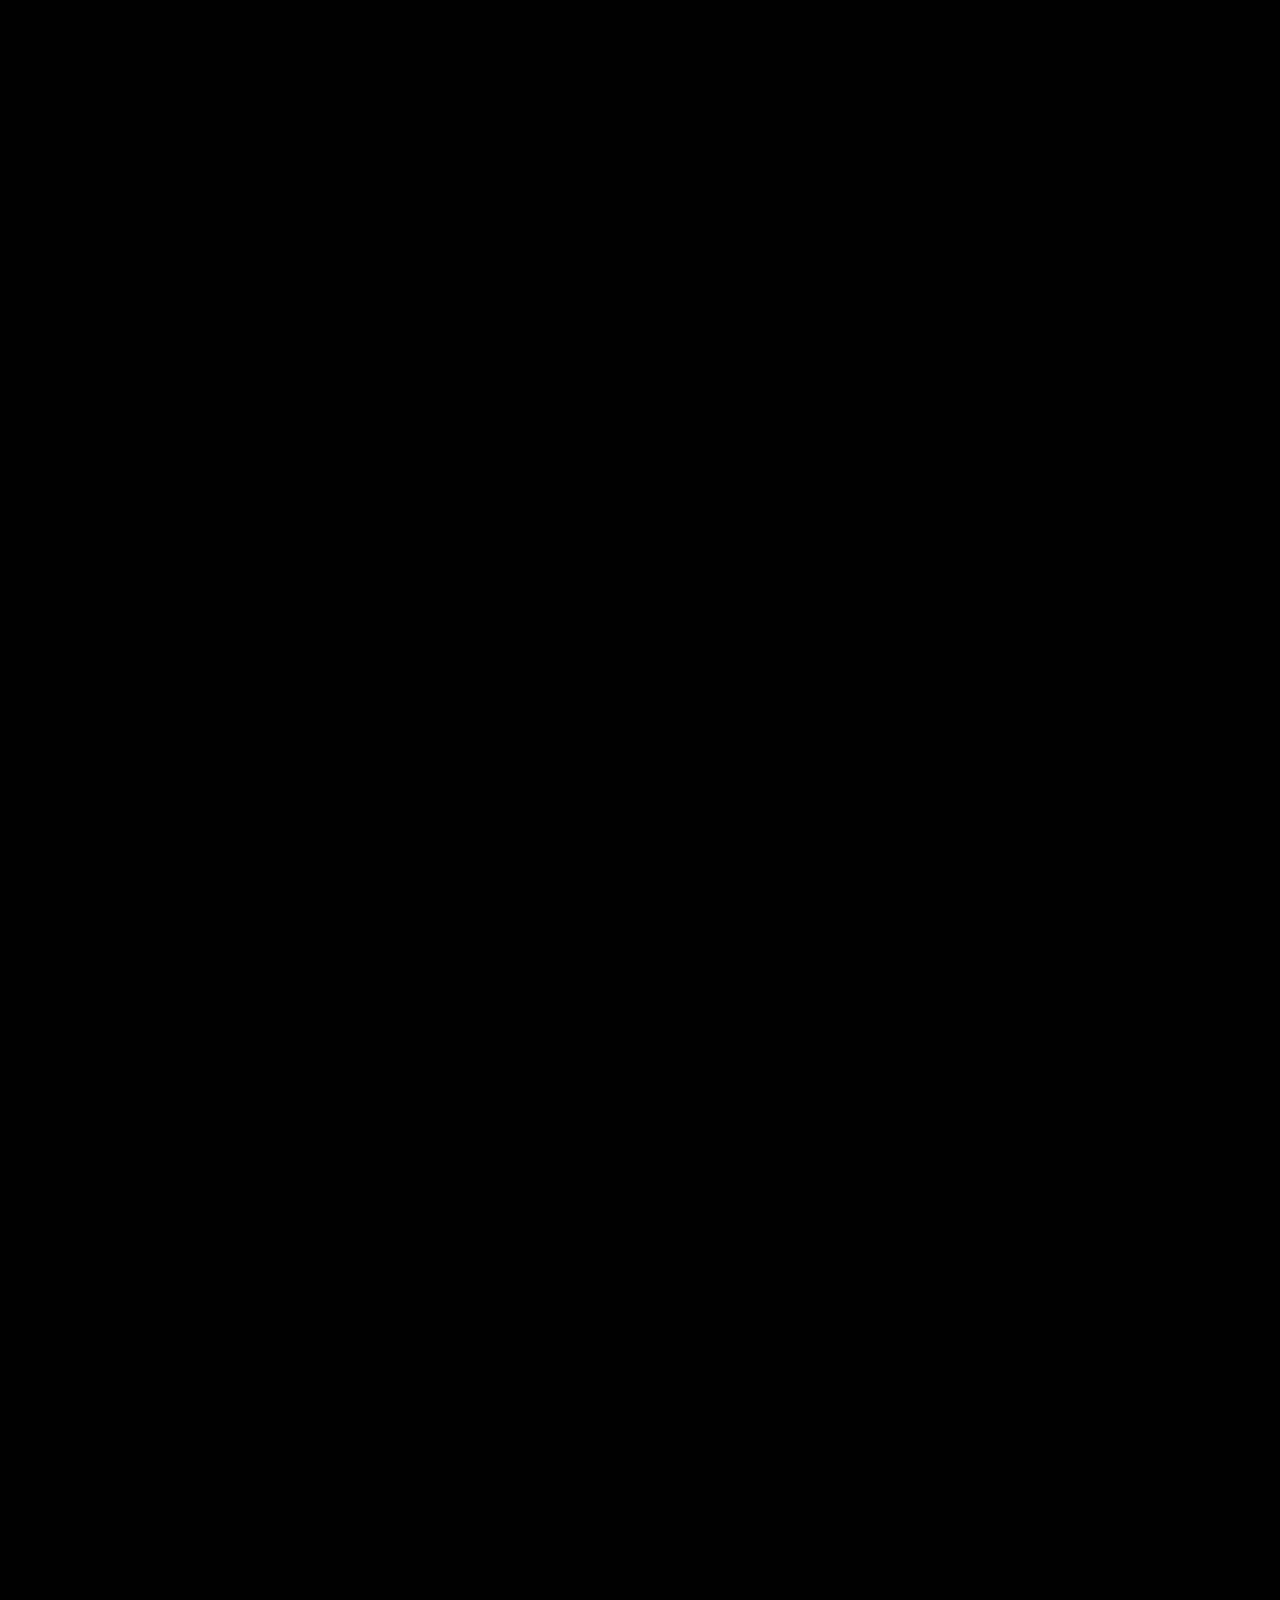
==== commit b8576a31: "Rewrited" ====
--- a/index.html
+++ b/index.html
@@ -9,16 +9,20 @@
 <link rel="preconnect" href="https://fonts.googleapis.com">
 <link rel="preconnect" href="https://fonts.gstatic.com" crossorigin>
 <link href="https://fonts.googleapis.com/css2?family=Anton&family=Instrument+Sans:wght@400;500;600&family=Major+Mono+Display&display=swap" rel="stylesheet">
-<link rel="stylesheet" href="style.css">
+<style id="boot">html{background:#000}body{opacity:0}</style>
+<style>
+.gate .hint{position:absolute;left:0;right:0;bottom:calc(2rem + env(safe-area-inset-bottom,0px));margin:0;text-align:center;font:500 12px/1 'Instrument Sans',sans-serif;letter-spacing:.2em;text-transform:uppercase;color:rgba(255,255,255,.55);pointer-events:none}
+</style>
 </head>
 
 <body>
 
-<video id="bg" src="https://res.cloudinary.com/ziwimvfi/video/upload/v1792745618/vid.mp4" loop playsinline autoplay muted aria-hidden="true"></video>
+<video id="bg" loop playsinline autoplay muted preload="auto" aria-hidden="true"></video>
 <div class="grain" aria-hidden="true"></div>
 
 <div class="gate wait" id="gate" role="dialog" aria-modal="true" aria-label="Enter">
   <button class="enter" id="enter" type="button">enter</button>
+  <p class="hint">refresh the page for a different theme</p>
 </div>
 
 <div id="site" inert>
@@ -50,6 +54,7 @@
   </main>
 </div>
 
+<script src="themelist.js"></script>
 <script src="data.js"></script>
 <script src="script.js"></script>
 </body>
